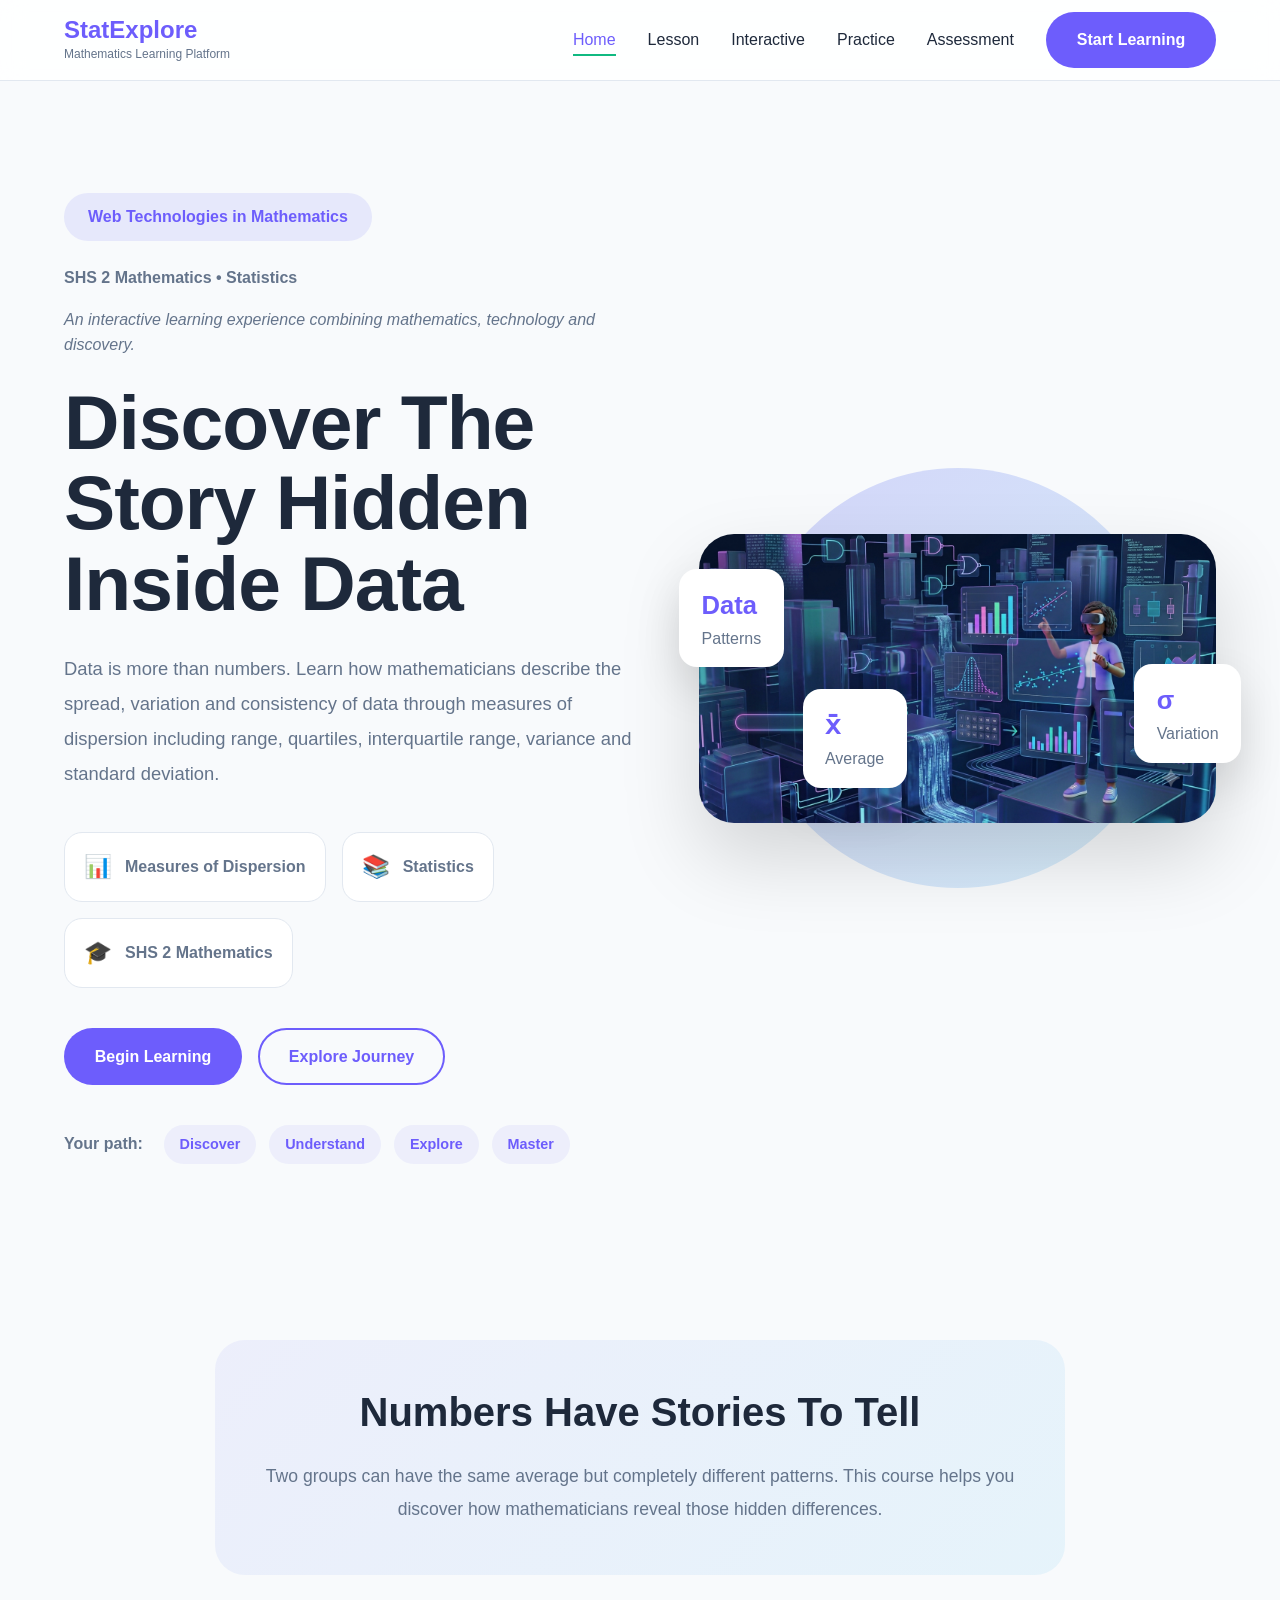
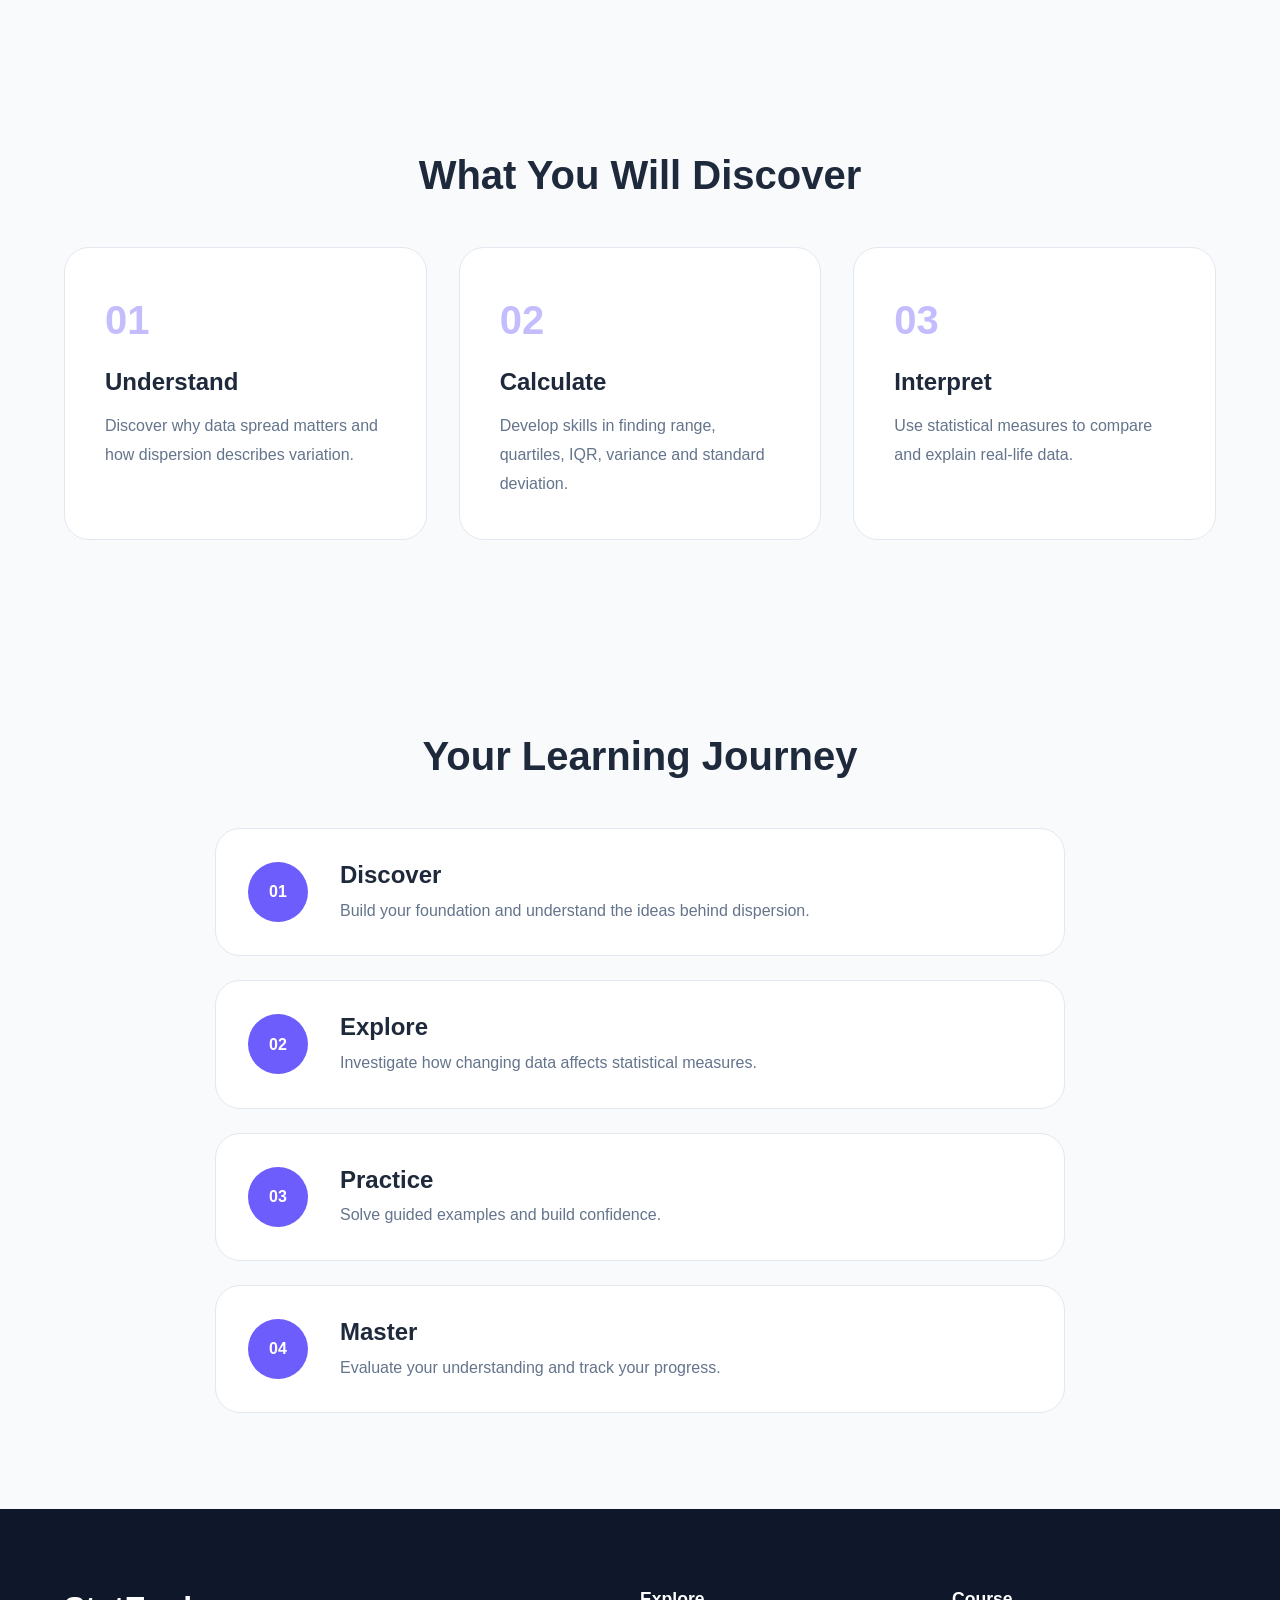
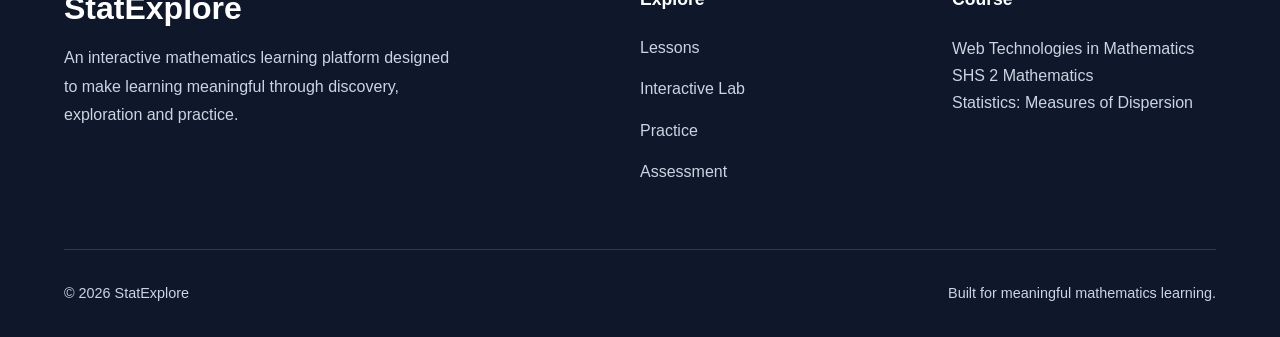
==== index.html @ 66cfe037 "initial commit" ====
<!doctype html>
<html lang="en">
  <head>
    <meta charset="UTF-8" />

    <meta name="viewport" content="width=device-width, initial-scale=1.0" />

    <meta
      name="description"
      content="StatExplore is an interactive mathematics learning platform for SHS 2 students exploring measures of dispersion through discovery, exploration, practice and assessment."
    />

    <title>StatExplore | Web Technologies in Mathematics</title>

    <link rel="stylesheet" href="css/variables.css" />

    <link rel="stylesheet" href="css/style.css" />

    <link rel="stylesheet" href="css/index.css" />
  </head>

  <body>
    <!-- =========================
HEADER
========================== -->

    <header class="header">
      <div class="container">
        <nav class="navbar">
          <a href="index.html" class="logo">
            <h2>StatExplore</h2>

            <span> Mathematics Learning Platform </span>
          </a>

          <button class="menu-toggle" aria-expanded="false">
            <span></span>

            <span></span>

            <span></span>
          </button>

          <div class="nav-menu">
            <ul class="nav-links">
              <li>
                <a href="index.html" class="active"> Home </a>
              </li>

              <li>
                <a href="lesson.html"> Lesson </a>
              </li>

              <li>
                <a href="interactive.html"> Interactive </a>
              </li>

              <li>
                <a href="practice.html"> Practice </a>
              </li>

              <li>
                <a href="assessment.html"> Assessment </a>
              </li>
            </ul>

            <a href="lesson.html" class="btn btn-primary"> Start Learning </a>
          </div>
        </nav>
      </div>
    </header>

    <main>
      <!-- =========================
HERO SECTION
========================== -->

      <section class="hero">
        <div class="container">
          <div class="hero-wrapper">
            <div class="hero-content">
              <span class="course-name"> Web Technologies in Mathematics </span>

              <p class="hero-label">SHS 2 Mathematics • Statistics</p>

              <p class="course-purpose">
                An interactive learning experience combining mathematics,
                technology and discovery.
              </p>

              <h1>Discover The Story Hidden Inside Data</h1>

              <p class="hero-description">
                Data is more than numbers. Learn how mathematicians describe the
                spread, variation and consistency of data through measures of
                dispersion including range, quartiles, interquartile range,
                variance and standard deviation.
              </p>

              <div class="course-details">
                <div>
                  <span> 📊 </span>

                  <p>Measures of Dispersion</p>
                </div>

                <div>
                  <span> 📚 </span>

                  <p>Statistics</p>
                </div>

                <div>
                  <span> 🎓 </span>

                  <p>SHS 2 Mathematics</p>
                </div>
              </div>

              <div class="hero-buttons">
                <a href="lesson.html" class="btn btn-primary">
                  Begin Learning
                </a>

                <a href="#journey" class="btn btn-secondary">
                  Explore Journey
                </a>
              </div>

              <div class="learning-flow">
                <p>Your path:</p>

                <span> Discover </span>

                <span> Understand </span>

                <span> Explore </span>

                <span> Master </span>
              </div>
            </div>

            <div class="hero-image">
              <div class="image-background"></div>

              <div class="image-frame">
                <img
                  src="images/hero-illustration.png"
                  alt="Students exploring statistics and data patterns"
                />
              </div>

              <div class="floating-card card-data">
                <strong> Data </strong>

                <p>Patterns</p>
              </div>

              <div class="floating-card card-spread">
                <strong> σ </strong>

                <p>Variation</p>
              </div>

              <div class="floating-card card-analysis">
                <strong> x̄ </strong>

                <p>Average</p>
              </div>
            </div>
          </div>
        </div>
      </section>

      <!-- =========================
INTRODUCTION
========================== -->

      <section class="introduction">
        <div class="container">
          <div class="intro-box">
            <h2>Numbers Have Stories To Tell</h2>

            <p>
              Two groups can have the same average but completely different
              patterns. This course helps you discover how mathematicians reveal
              those hidden differences.
            </p>
          </div>
        </div>
      </section>

      <!-- =========================
LEARNING OUTCOMES
========================== -->

      <section class="objectives">
        <div class="container">
          <h2 class="section-title">What You Will Discover</h2>

          <div class="objective-grid">
            <div class="objective-card">
              <span> 01 </span>

              <h3>Understand</h3>

              <p>
                Discover why data spread matters and how dispersion describes
                variation.
              </p>
            </div>

            <div class="objective-card">
              <span> 02 </span>

              <h3>Calculate</h3>

              <p>
                Develop skills in finding range, quartiles, IQR, variance and
                standard deviation.
              </p>
            </div>

            <div class="objective-card">
              <span> 03 </span>

              <h3>Interpret</h3>

              <p>
                Use statistical measures to compare and explain real-life data.
              </p>
            </div>
          </div>
        </div>
      </section>

      <!-- =========================
LEARNING JOURNEY
========================== -->

      <section class="learning-path" id="journey">
        <div class="container">
          <h2 class="section-title">Your Learning Journey</h2>

          <div class="journey">
            <a href="lesson.html" class="journey-step">
              <span> 01 </span>

              <div>
                <h3>Discover</h3>

                <p>
                  Build your foundation and understand the ideas behind
                  dispersion.
                </p>
              </div>
            </a>

            <a href="interactive.html" class="journey-step">
              <span> 02 </span>

              <div>
                <h3>Explore</h3>

                <p>
                  Investigate how changing data affects statistical measures.
                </p>
              </div>
            </a>

            <a href="practice.html" class="journey-step">
              <span> 03 </span>

              <div>
                <h3>Practice</h3>

                <p>Solve guided examples and build confidence.</p>
              </div>
            </a>

            <a href="assessment.html" class="journey-step">
              <span> 04 </span>

              <div>
                <h3>Master</h3>

                <p>Evaluate your understanding and track your progress.</p>
              </div>
            </a>
          </div>
        </div>
      </section>
    </main>

    <!-- =========================
FOOTER
========================== -->

    <footer class="footer">
      <div class="container">
        <div class="footer-content">
          <div class="footer-brand">
            <h3>StatExplore</h3>

            <p>
              An interactive mathematics learning platform designed to make
              learning meaningful through discovery, exploration and practice.
            </p>
          </div>

          <div class="footer-links">
            <h4>Explore</h4>

            <ul>
              <li>
                <a href="lesson.html"> Lessons </a>
              </li>

              <li>
                <a href="interactive.html"> Interactive Lab </a>
              </li>

              <li>
                <a href="practice.html"> Practice </a>
              </li>

              <li>
                <a href="assessment.html"> Assessment </a>
              </li>
            </ul>
          </div>

          <div class="footer-course">
            <h4>Course</h4>

            <p>Web Technologies in Mathematics</p>

            <p>SHS 2 Mathematics</p>

            <p>Statistics: Measures of Dispersion</p>
          </div>
        </div>

        <div class="footer-bottom">
          <p>© 2026 StatExplore</p>

          <p>Built for meaningful mathematics learning.</p>
        </div>
      </div>
    </footer>

    <script src="js/navbar.js"></script>
  </body>
</html>
---- css/variables.css ----
/* ===================================
   STATEXPLORE DESIGN SYSTEM
   Global Variables
=================================== */

:root {
  /* ===============================
     COLOR SYSTEM
  =============================== */

  /* Primary brand colour */
  --primary-color: #6d5dfc;

  /* Dark educational technology colour */
  --primary-dark: #4338ca;

  /* Secondary colour */
  --secondary-color: #06b6d4;

  /* Data visualization accent */
  --accent-color: #10b981;

  /* Highlight colour */
  --highlight-color: #f59e0b;

  /* Page background */
  --background-color: #f8fafc;

  /* Card background */
  --surface-color: #ffffff;

  /* Hero / dark sections */
  --dark-background: #0f172a;

  /* Dark card background */
  --dark-surface: #1e293b;

  /* Text colours */
  --text-color: #1e293b;

  --heading-color: #0f172a;

  --muted-text-color: #64748b;

  /* Borders */
  --border-color: #e2e8f0;

  --border-dark: #334155;

  /* ===============================
     FEEDBACK COLORS
  =============================== */

  --success-color: #16a34a;

  --error-color: #dc2626;

  --warning-color: #f97316;

  /* ===============================
     GRADIENT SYSTEM
  =============================== */

  --hero-gradient: linear-gradient(135deg, #0f172a, #312e81, #164e63);

  --primary-gradient: linear-gradient(135deg, #6d5dfc, #06b6d4);

  --card-gradient: linear-gradient(145deg, #ffffff, #f1f5f9);

  /* ===============================
     TYPOGRAPHY SYSTEM
  =============================== */

  --heading-font: "Poppins", sans-serif;

  --body-font: "Inter", sans-serif;

  /* Heading Sizes */

  --heading-xl: clamp(2.8rem, 5vw, 4.5rem);

  --heading-lg: 2.5rem;

  --heading-md: 1.5rem;

  --heading-sm: 1.2rem;

  /* Body Sizes */

  --text-base: 1rem;

  --text-large: 1.15rem;

  --text-small: 0.875rem;

  /* ===============================
     SPACING SYSTEM
  =============================== */

  --space-xs: 0.5rem;

  --space-sm: 1rem;

  --space-md: 1.5rem;

  --space-lg: 3rem;

  --space-xl: 5rem;

  --space-xxl: 7rem;

  /* ===============================
     LAYOUT SYSTEM
  =============================== */

  --container-width: 1200px;

  --section-padding: 5rem 1.5rem;

  /* ===============================
     COMPONENT DESIGN
  =============================== */

  --border-radius: 16px;

  --border-radius-sm: 10px;

  --border-radius-lg: 24px;

  /* Shadows */

  --shadow-sm: 0 4px 12px rgba(15, 23, 42, 0.06);

  --shadow-md: 0 10px 30px rgba(15, 23, 42, 0.1);

  --shadow-lg: 0 20px 50px rgba(15, 23, 42, 0.15);

  /* Animation */

  --transition: 0.3s ease;

  /* ===============================
     RESPONSIVE BREAKPOINTS
  =============================== */

  --desktop-width: 1200px;

  --tablet-width: 768px;

  --mobile-width: 480px;

  /* ===============================
     SPECIAL EFFECTS
  =============================== */

  --glass-background: rgba(255, 255, 255, 0.08);

  --glass-border: rgba(255, 255, 255, 0.15);

  --blur: blur(12px);
}
---- css/style.css ----
/* =====================================
   GLOBAL RESET
===================================== */

*,
*::before,
*::after {
  margin: 0;

  padding: 0;

  box-sizing: border-box;
}

html {
  scroll-behavior: smooth;
}

body {
  font-family: var(--body-font);

  background: var(--background-color);

  color: var(--text-color);

  line-height: 1.6;

  overflow-x: hidden;
}

img {
  max-width: 100%;

  display: block;
}

a {
  text-decoration: none;

  color: inherit;
}

ul {
  list-style: none;
}

button {
  font-family: inherit;
}

/* =====================================
   CONTAINER SYSTEM
===================================== */

.container {
  width: min(90%, var(--container-width));

  margin-inline: auto;
}

/* =====================================
   TYPOGRAPHY
===================================== */

h1,
h2,
h3,
h4 {
  font-family: var(--heading-font);

  color: var(--text-color);

  line-height: 1.2;
}

h2 {
  font-size: var(--heading-lg);
}

h3 {
  font-size: var(--heading-md);
}

p {
  color: var(--muted-text-color);
}

/* =====================================
   SECTION SYSTEM
===================================== */

section {
  padding: var(--section-padding);
}

.section-title {
  text-align: center;

  margin-bottom: 1rem;
}

.section-description {
  max-width: 700px;

  margin: 0 auto;

  text-align: center;

  color: var(--muted-text-color);
}

/* =====================================
   BUTTON SYSTEM
===================================== */

.btn {
  display: inline-flex;

  align-items: center;

  justify-content: center;

  padding: 0.85rem 1.8rem;

  border-radius: 50px;

  font-weight: 600;

  cursor: pointer;

  transition: var(--transition);

  border: 2px solid transparent;
}

.btn-primary {
  background: var(--primary-color);

  color: white;
}

.btn-primary:hover {
  transform: translateY(-3px);

  box-shadow: var(--box-shadow);
}

.btn-secondary {
  background: transparent;

  border-color: var(--primary-color);

  color: var(--primary-color);
}

.btn-secondary:hover {
  background: var(--primary-color);

  color: white;
}

/* =====================================
   HEADER / NAVIGATION
===================================== */

.header {
  position: sticky;

  top: 0;

  z-index: 1000;

  background: rgba(255, 255, 255, 0.85);

  backdrop-filter: blur(12px);

  border-bottom: 1px solid var(--border-color);
}

.navbar {
  min-height: 80px;

  display: flex;

  align-items: center;

  justify-content: space-between;
}

.logo {
  display: flex;

  flex-direction: column;
}

.logo h2 {
  color: var(--primary-color);

  font-size: 1.5rem;
}

.logo span {
  font-size: 0.75rem;

  color: var(--muted-text-color);
}

.nav-menu {
  display: flex;

  align-items: center;

  gap: 2rem;
}

.nav-links {
  display: flex;

  align-items: center;

  gap: 2rem;
}

.nav-links a {
  position: relative;

  font-weight: 500;

  color: var(--text-color);

  transition: var(--transition);
}

.nav-links a::after {
  content: "";

  position: absolute;

  left: 0;

  bottom: -8px;

  width: 0;

  height: 2px;

  background: var(--accent-color);

  transition: var(--transition);
}

.nav-links a:hover::after,
.nav-links .active::after {
  width: 100%;
}

.nav-links a:hover,
.nav-links .active {
  color: var(--primary-color);
}

/* Mobile Navigation Button */

.menu-toggle {
  display: none;

  background: none;

  border: none;

  cursor: pointer;
}

.menu-toggle span {
  display: block;

  width: 28px;

  height: 3px;

  margin: 5px;

  background: var(--text-color);

  border-radius: 10px;
}

/* =====================================
   FOOTER GLOBAL
===================================== */

.footer {
  background: #081426;

  color: white;

  padding: 4rem 0 2rem;
}

.footer h3,
.footer h4 {
  color: white;
}

.footer p {
  color: #cbd5e1;
}

.footer a {
  color: #cbd5e1;
}

.footer a:hover {
  color: white;
}

/* =====================================
   RESPONSIVE NAVIGATION
===================================== */

@media (max-width: 900px) {
  .menu-toggle {
    display: block;
  }

  .nav-menu {
    position: absolute;

    top: 80px;

    left: 0;

    width: 100%;

    background: white;

    padding: 2rem;

    flex-direction: column;

    align-items: flex-start;

    transform: translateY(-150%);

    transition: var(--transition);

    box-shadow: var(--box-shadow);
  }

  .nav-menu.active {
    transform: translateY(0);
  }

  .nav-links {
    flex-direction: column;

    width: 100%;

    gap: 1.5rem;
  }
}

@media (max-width: 600px) {
  :root {
    --section-padding: 4rem 1rem;
  }

  .btn {
    width: 100%;
  }
} /* =====================================
   GLOBAL RESET
===================================== */

*,
*::before,
*::after {
  margin: 0;

  padding: 0;

  box-sizing: border-box;
}

html {
  scroll-behavior: smooth;
}

body {
  font-family: var(--body-font);

  background: var(--background-color);

  color: var(--text-color);

  line-height: 1.6;

  overflow-x: hidden;
}

img {
  max-width: 100%;

  display: block;
}

a {
  text-decoration: none;

  color: inherit;
}

ul {
  list-style: none;
}

button {
  font-family: inherit;
}

/* =====================================
   CONTAINER SYSTEM
===================================== */

.container {
  width: min(90%, var(--container-width));

  margin-inline: auto;
}

/* =====================================
   TYPOGRAPHY
===================================== */

h1,
h2,
h3,
h4 {
  font-family: var(--heading-font);

  color: var(--text-color);

  line-height: 1.2;
}

h2 {
  font-size: var(--heading-lg);
}

h3 {
  font-size: var(--heading-md);
}

p {
  color: var(--muted-text-color);
}

/* =====================================
   SECTION SYSTEM
===================================== */

section {
  padding: var(--section-padding);
}

.section-title {
  text-align: center;

  margin-bottom: 1rem;
}

.section-description {
  max-width: 700px;

  margin: 0 auto;

  text-align: center;

  color: var(--muted-text-color);
}

/* =====================================
   BUTTON SYSTEM
===================================== */

.btn {
  display: inline-flex;

  align-items: center;

  justify-content: center;

  padding: 0.85rem 1.8rem;

  border-radius: 50px;

  font-weight: 600;

  cursor: pointer;

  transition: var(--transition);

  border: 2px solid transparent;
}

.btn-primary {
  background: var(--primary-color);

  color: white;
}

.btn-primary:hover {
  transform: translateY(-3px);

  box-shadow: var(--box-shadow);
}

.btn-secondary {
  background: transparent;

  border-color: var(--primary-color);

  color: var(--primary-color);
}

.btn-secondary:hover {
  background: var(--primary-color);

  color: white;
}

/* =====================================
   HEADER / NAVIGATION
===================================== */

.header {
  position: sticky;

  top: 0;

  z-index: 1000;

  background: rgba(255, 255, 255, 0.85);

  backdrop-filter: blur(12px);

  border-bottom: 1px solid var(--border-color);
}

.navbar {
  min-height: 80px;

  display: flex;

  align-items: center;

  justify-content: space-between;
}

.logo {
  display: flex;

  flex-direction: column;
}

.logo h2 {
  color: var(--primary-color);

  font-size: 1.5rem;
}

.logo span {
  font-size: 0.75rem;

  color: var(--muted-text-color);
}

.nav-menu {
  display: flex;

  align-items: center;

  gap: 2rem;
}

.nav-links {
  display: flex;

  align-items: center;

  gap: 2rem;
}

.nav-links a {
  position: relative;

  font-weight: 500;

  color: var(--text-color);

  transition: var(--transition);
}

.nav-links a::after {
  content: "";

  position: absolute;

  left: 0;

  bottom: -8px;

  width: 0;

  height: 2px;

  background: var(--accent-color);

  transition: var(--transition);
}

.nav-links a:hover::after,
.nav-links .active::after {
  width: 100%;
}

.nav-links a:hover,
.nav-links .active {
  color: var(--primary-color);
}

/* Mobile Navigation Button */

.menu-toggle {
  display: none;

  background: none;

  border: none;

  cursor: pointer;
}

.menu-toggle span {
  display: block;

  width: 28px;

  height: 3px;

  margin: 5px;

  background: var(--text-color);

  border-radius: 10px;
}

/* =====================================
   FOOTER GLOBAL
===================================== */

/* ==========================================
   FOOTER
========================================== */

.footer {
  background: #0f172a;

  color: white;

  padding: 5rem 0 2rem;
}

.footer-content {
  display: grid;

  grid-template-columns: 2fr 1fr 1fr;

  gap: 3rem;

  padding-bottom: 3rem;
}

.footer-brand h3 {
  font-size: 2rem;

  margin-bottom: 1rem;
}

.footer-brand p {
  max-width: 400px;

  line-height: 1.8;

  color: #cbd5e1;
}

.footer h4 {
  margin-bottom: 1.5rem;

  font-size: 1.1rem;
}

.footer-links ul {
  list-style: none;

  padding: 0;
}

.footer-links li {
  margin-bottom: 1rem;
}

.footer-links a {
  color: #cbd5e1;

  text-decoration: none;

  transition: 0.3s ease;
}

.footer-links a:hover {
  color: white;

  transform: translateX(5px);
}

.footer-course p {
  color: #cbd5e1;

  line-height: 1.7;
}

.footer-bottom {
  border-top: 1px solid rgba(255, 255, 255, 0.15);

  padding-top: 2rem;

  display: flex;

  justify-content: space-between;

  gap: 1rem;

  color: #94a3b8;

  font-size: 0.9rem;
}

/* MOBILE */

@media (max-width: 768px) {
  .footer-content {
    grid-template-columns: 1fr;
  }

  .footer-bottom {
    flex-direction: column;

    text-align: center;
  }
}

/* =====================================
   RESPONSIVE NAVIGATION
===================================== */

@media (max-width: 900px) {
  .menu-toggle {
    display: block;
  }

  .nav-menu {
    position: absolute;

    top: 80px;

    left: 0;

    width: 100%;

    background: white;

    padding: 2rem;

    flex-direction: column;

    align-items: flex-start;

    transform: translateY(-150%);

    transition: var(--transition);

    box-shadow: var(--box-shadow);
  }

  .nav-menu.active {
    transform: translateY(0);
  }

  .nav-links {
    flex-direction: column;

    width: 100%;

    gap: 1.5rem;
  }
}

@media (max-width: 600px) {
  :root {
    --section-padding: 4rem 1rem;
  }

  .btn {
    width: 100%;
  }
}
---- css/index.css ----
/* ==========================================
   HERO SECTION
========================================== */

.hero {
  padding: 7rem 0 6rem;

  overflow: hidden;
}

.hero-wrapper {
  display: grid;

  grid-template-columns: 1.05fr 0.95fr;

  align-items: center;

  gap: 4rem;
}

/* ==========================================
   HERO CONTENT
========================================== */

.course-name {
  display: inline-block;

  padding: 0.7rem 1.5rem;

  background: rgba(99, 102, 241, 0.12);

  color: var(--primary-color);

  border-radius: 50px;

  font-weight: 700;

  margin-bottom: 1.5rem;
}

.hero-label {
  font-size: 1rem;

  font-weight: 600;

  color: var(--muted-text-color);

  margin-bottom: 1rem;
}

.course-purpose {
  color: var(--muted-text-color);

  font-style: italic;

  margin-bottom: 1.5rem;
}

.hero-content h1 {
  font-size: clamp(3rem, 6vw, 5.2rem);

  line-height: 1.05;

  margin-bottom: 1.8rem;

  letter-spacing: -1px;
}

.hero-description {
  max-width: 720px;

  font-size: 1.15rem;

  line-height: 1.9;

  color: var(--muted-text-color);
}

/* ==========================================
   COURSE INFORMATION
========================================== */

.course-details {
  display: flex;

  flex-wrap: wrap;

  gap: 1rem;

  margin: 2.5rem 0;
}

.course-details div {
  display: flex;

  align-items: center;

  gap: 0.8rem;

  padding: 1rem 1.2rem;

  border-radius: 18px;

  background: var(--surface-color);

  border: 1px solid var(--border-color);
}

.course-details span {
  font-size: 1.4rem;
}

.course-details p {
  margin: 0;

  font-weight: 600;
}

/* ==========================================
   BUTTONS
========================================== */

.hero-buttons {
  display: flex;

  gap: 1rem;

  flex-wrap: wrap;
}

/* ==========================================
   LEARNING FLOW
========================================== */

.learning-flow {
  display: flex;

  align-items: center;

  gap: 0.8rem;

  flex-wrap: wrap;

  margin-top: 2.5rem;
}

.learning-flow p {
  font-weight: 700;

  margin-right: 0.5rem;
}

.learning-flow span {
  padding: 0.5rem 1rem;

  background: rgba(99, 102, 241, 0.08);

  color: var(--primary-color);

  border-radius: 50px;

  font-size: 0.9rem;

  font-weight: 600;
}

/* ==========================================
   HERO IMAGE AREA
========================================== */

.hero-image {
  position: relative;

  display: flex;

  justify-content: center;
}

.image-background {
  position: absolute;

  width: 420px;

  height: 420px;

  border-radius: 50%;

  background: linear-gradient(
    135deg,
    rgba(99, 102, 241, 0.25),
    rgba(14, 165, 233, 0.15)
  );

  top: 50%;

  left: 50%;

  transform: translate(-50%, -50%);

  z-index: 0;
}

.image-frame {
  position: relative;

  z-index: 2;

  max-width: 520px;
}

.image-frame img {
  width: 100%;

  display: block;

  border-radius: 35px;

  box-shadow: 0 35px 80px rgba(0, 0, 0, 0.15);
}

/* ==========================================
   FLOATING LEARNING CARDS
========================================== */

.floating-card {
  position: absolute;

  background: white;

  padding: 1rem 1.4rem;

  border-radius: 18px;

  box-shadow: 0 20px 45px rgba(0, 0, 0, 0.12);

  z-index: 3;

  animation: float 4s ease-in-out infinite;
}

.floating-card strong {
  font-size: 1.6rem;

  color: var(--primary-color);
}

.floating-card p {
  margin: 0;

  color: var(--muted-text-color);
}

.card-data {
  top: 12%;

  left: -20px;
}

.card-spread {
  right: -25px;

  top: 45%;

  animation-delay: 1s;
}

.card-analysis {
  bottom: 12%;

  left: 20%;

  animation-delay: 2s;
}

@keyframes float {
  0%,
  100% {
    transform: translateY(0);
  }

  50% {
    transform: translateY(-12px);
  }
}

/* ==========================================
   INTRODUCTION
========================================== */

.introduction {
  padding: 5rem 0;
}

.intro-box {
  max-width: 850px;

  margin: auto;

  text-align: center;

  padding: 3rem;

  border-radius: 30px;

  background: linear-gradient(
    135deg,
    rgba(99, 102, 241, 0.08),
    rgba(14, 165, 233, 0.08)
  );
}

.intro-box h2 {
  font-size: 2.5rem;

  margin-bottom: 1.5rem;
}

.intro-box p {
  font-size: 1.1rem;

  line-height: 1.9;
}

/* ==========================================
   OBJECTIVES
========================================== */

.objectives {
  padding: 6rem 0;
}

.section-title {
  text-align: center;

  font-size: 2.5rem;

  margin-bottom: 3rem;
}

.objective-grid {
  display: grid;

  grid-template-columns: repeat(3, 1fr);

  gap: 2rem;
}

.objective-card {
  padding: 2.5rem;

  background: white;

  border: 1px solid var(--border-color);

  border-radius: 25px;

  transition: 0.3s ease;
}

.objective-card:hover {
  transform: translateY(-8px);

  box-shadow: 0 20px 40px rgba(0, 0, 0, 0.08);
}

.objective-card span {
  font-size: 2.5rem;

  font-weight: 800;

  color: var(--primary-color);

  opacity: 0.4;
}

.objective-card h3 {
  margin: 1rem 0;
}

.objective-card p {
  line-height: 1.8;

  color: var(--muted-text-color);
}

/* ==========================================
   LEARNING JOURNEY
========================================== */

.learning-path {
  padding: 6rem 0;
}

.journey {
  max-width: 850px;

  margin: auto;

  display: grid;

  gap: 1.5rem;
}

.journey-step {
  display: flex;

  align-items: center;

  gap: 2rem;

  padding: 2rem;

  text-decoration: none;

  color: inherit;

  background: var(--surface-color);

  border: 1px solid var(--border-color);

  border-radius: 25px;

  transition: 0.3s ease;
}

.journey-step:hover {
  transform: translateX(10px);

  border-color: var(--primary-color);
}

.journey-step span {
  width: 60px;

  height: 60px;

  display: flex;

  align-items: center;

  justify-content: center;

  border-radius: 50%;

  background: var(--primary-color);

  color: white;

  font-weight: 700;
}

.journey-step h3 {
  margin-bottom: 0.5rem;
}

.journey-step p {
  margin: 0;

  color: var(--muted-text-color);
}

/* ==========================================
   RESPONSIVE DESIGN
========================================== */

@media (max-width: 1000px) {
  .hero-wrapper {
    grid-template-columns: 1fr;
  }

  .hero-content {
    text-align: center;
  }

  .hero-description {
    margin: auto;
  }

  .course-details {
    justify-content: center;
  }

  .hero-buttons {
    justify-content: center;
  }

  .learning-flow {
    justify-content: center;
  }

  .hero-image {
    margin-top: 3rem;
  }

  .objective-grid {
    grid-template-columns: 1fr;
  }
}

@media (max-width: 600px) {
  .hero {
    padding: 5rem 0;
  }

  .image-background {
    width: 280px;

    height: 280px;
  }

  .floating-card {
    display: none;
  }

  .intro-box {
    padding: 2rem 1.5rem;
  }

  .journey-step {
    flex-direction: column;

    text-align: center;
  }
}
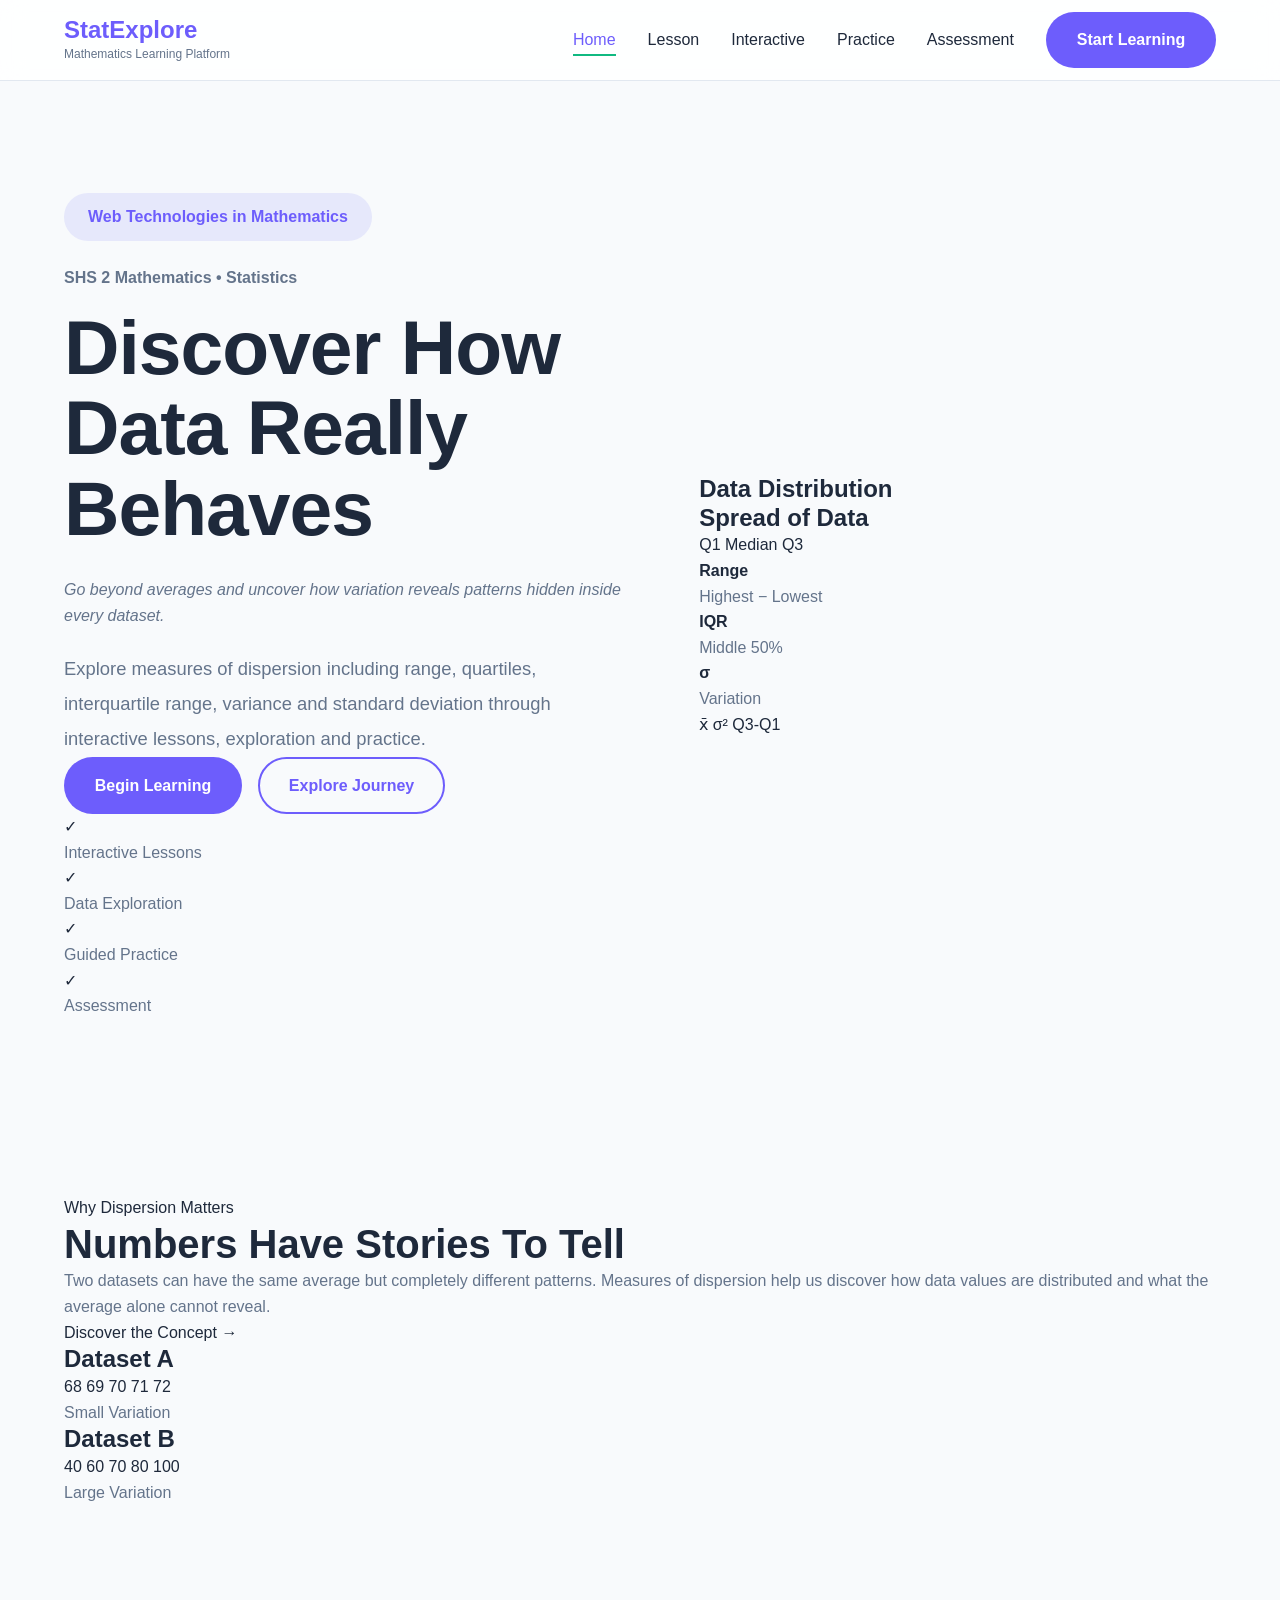
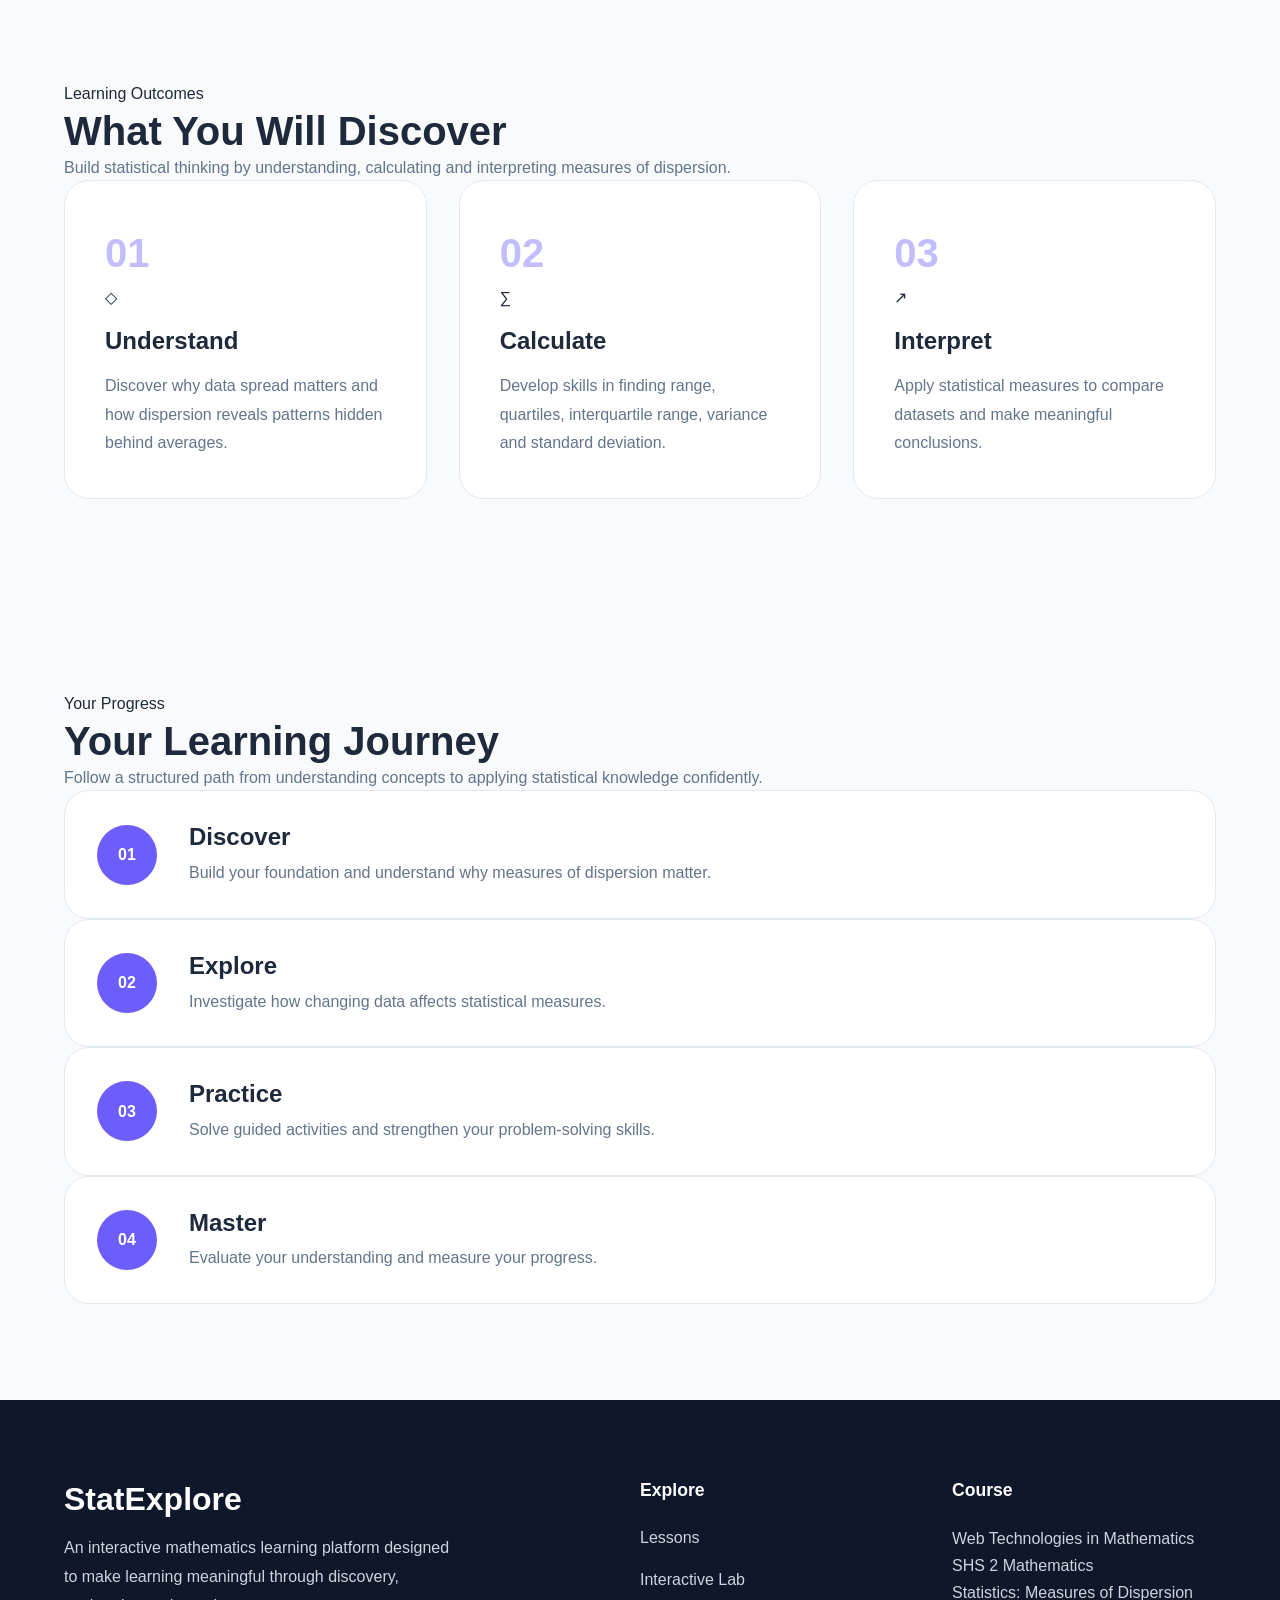
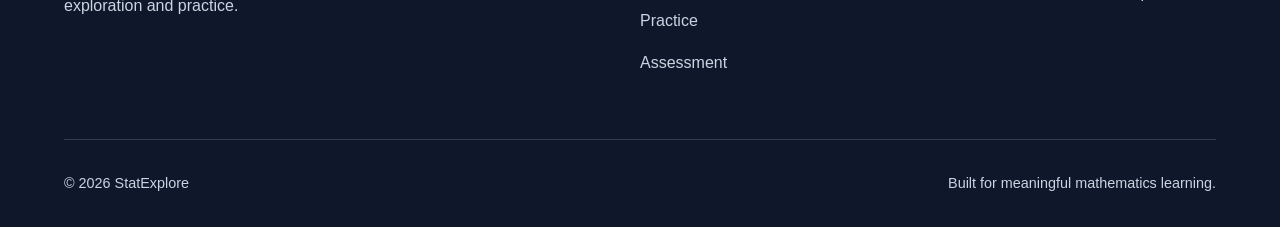
==== commit 1036adb7: "Revise hero section and introduction for clarity Updated the hero section and introduction to enhanc" ====
--- a/index.html
+++ b/index.html
@@ -72,52 +72,37 @@
 
     <main>
       <!-- =========================
-HERO SECTION
-========================== -->
-
-      <section class="hero">
+PREMIUM HERO SECTION
+========================== -->
+
+      <section class="hero reveal">
         <div class="container">
           <div class="hero-wrapper">
+            <!-- HERO CONTENT -->
+
             <div class="hero-content">
-              <span class="course-name"> Web Technologies in Mathematics </span>
-
-              <p class="hero-label">SHS 2 Mathematics • Statistics</p>
-
-              <p class="course-purpose">
-                An interactive learning experience combining mathematics,
-                technology and discovery.
-              </p>
-
-              <h1>Discover The Story Hidden Inside Data</h1>
-
-              <p class="hero-description">
-                Data is more than numbers. Learn how mathematicians describe the
-                spread, variation and consistency of data through measures of
-                dispersion including range, quartiles, interquartile range,
-                variance and standard deviation.
-              </p>
-
-              <div class="course-details">
-                <div>
-                  <span> 📊 </span>
-
-                  <p>Measures of Dispersion</p>
-                </div>
-
-                <div>
-                  <span> 📚 </span>
-
-                  <p>Statistics</p>
-                </div>
-
-                <div>
-                  <span> 🎓 </span>
-
-                  <p>SHS 2 Mathematics</p>
-                </div>
-              </div>
-
-              <div class="hero-buttons">
+              <span class="course-name hero-reveal">
+                Web Technologies in Mathematics
+              </span>
+
+              <p class="hero-label hero-reveal">
+                SHS 2 Mathematics • Statistics
+              </p>
+
+              <h1 class="hero-reveal">Discover How Data Really Behaves</h1>
+
+              <p class="course-purpose hero-reveal">
+                Go beyond averages and uncover how variation reveals patterns
+                hidden inside every dataset.
+              </p>
+
+              <p class="hero-description hero-reveal">
+                Explore measures of dispersion including range, quartiles,
+                interquartile range, variance and standard deviation through
+                interactive lessons, exploration and practice.
+              </p>
+
+              <div class="hero-buttons hero-reveal">
                 <a href="lesson.html" class="btn btn-primary">
                   Begin Learning
                 </a>
@@ -127,45 +112,104 @@
                 </a>
               </div>
 
-              <div class="learning-flow">
-                <p>Your path:</p>
-
-                <span> Discover </span>
-
-                <span> Understand </span>
-
-                <span> Explore </span>
-
-                <span> Master </span>
+              <!-- PLATFORM HIGHLIGHTS -->
+
+              <div class="hero-highlights hero-reveal">
+                <div>
+                  <span>✓</span>
+                  <p>Interactive Lessons</p>
+                </div>
+
+                <div>
+                  <span>✓</span>
+                  <p>Data Exploration</p>
+                </div>
+
+                <div>
+                  <span>✓</span>
+                  <p>Guided Practice</p>
+                </div>
+
+                <div>
+                  <span>✓</span>
+                  <p>Assessment</p>
+                </div>
               </div>
             </div>
 
-            <div class="hero-image">
-              <div class="image-background"></div>
-
-              <div class="image-frame">
-                <img
-                  src="images/hero-illustration.png"
-                  alt="Students exploring statistics and data patterns"
-                />
-              </div>
-
-              <div class="floating-card card-data">
-                <strong> Data </strong>
-
-                <p>Patterns</p>
-              </div>
-
-              <div class="floating-card card-spread">
-                <strong> σ </strong>
-
-                <p>Variation</p>
-              </div>
-
-              <div class="floating-card card-analysis">
-                <strong> x̄ </strong>
-
-                <p>Average</p>
+            <!-- STATISTICS ILLUSTRATION -->
+
+            <div class="hero-visual">
+              <div class="visual-glow"></div>
+
+              <div class="statistics-illustration">
+                <!-- HISTOGRAM -->
+
+                <div class="chart-card histogram-card">
+                  <h3>Data Distribution</h3>
+
+                  <div class="bars">
+                    <span></span>
+
+                    <span></span>
+
+                    <span></span>
+
+                    <span></span>
+
+                    <span></span>
+                  </div>
+                </div>
+
+                <!-- BOX PLOT -->
+
+                <div class="chart-card boxplot-card">
+                  <h3>Spread of Data</h3>
+
+                  <div class="boxplot">
+                    <span class="line"></span>
+
+                    <span class="box"></span>
+
+                    <span class="median"></span>
+                  </div>
+
+                  <div class="quartile-labels">
+                    <span>Q1</span>
+
+                    <span>Median</span>
+
+                    <span>Q3</span>
+                  </div>
+                </div>
+
+                <!-- STATISTICS TAGS -->
+
+                <div class="concept-tag tag-range">
+                  <strong> Range </strong>
+
+                  <p>Highest − Lowest</p>
+                </div>
+
+                <div class="concept-tag tag-iqr">
+                  <strong> IQR </strong>
+
+                  <p>Middle 50%</p>
+                </div>
+
+                <div class="concept-tag tag-standard">
+                  <strong> σ </strong>
+
+                  <p>Variation</p>
+                </div>
+
+                <!-- BACKGROUND SYMBOLS -->
+
+                <span class="math-symbol symbol-one"> x̄ </span>
+
+                <span class="math-symbol symbol-two"> σ² </span>
+
+                <span class="math-symbol symbol-three"> Q3-Q1 </span>
               </div>
             </div>
           </div>
@@ -173,19 +217,57 @@
       </section>
 
       <!-- =========================
-INTRODUCTION
-========================== -->
-
-      <section class="introduction">
+INTRODUCTION SECTION
+========================== -->
+
+      <section class="introduction reveal">
         <div class="container">
-          <div class="intro-box">
-            <h2>Numbers Have Stories To Tell</h2>
-
-            <p>
-              Two groups can have the same average but completely different
-              patterns. This course helps you discover how mathematicians reveal
-              those hidden differences.
-            </p>
+          <div class="intro-wrapper">
+            <div class="intro-content">
+              <span class="section-label"> Why Dispersion Matters </span>
+
+              <h2>Numbers Have Stories To Tell</h2>
+
+              <p>
+                Two datasets can have the same average but completely different
+                patterns. Measures of dispersion help us discover how data
+                values are distributed and what the average alone cannot reveal.
+              </p>
+
+              <a href="lesson.html" class="intro-link">
+                Discover the Concept →
+              </a>
+            </div>
+
+            <div class="dataset-comparison">
+              <div class="dataset-card">
+                <h3>Dataset A</h3>
+
+                <div class="data-values">
+                  <span>68</span>
+                  <span>69</span>
+                  <span>70</span>
+                  <span>71</span>
+                  <span>72</span>
+                </div>
+
+                <p>Small Variation</p>
+              </div>
+
+              <div class="dataset-card">
+                <h3>Dataset B</h3>
+
+                <div class="data-values">
+                  <span>40</span>
+                  <span>60</span>
+                  <span>70</span>
+                  <span>80</span>
+                  <span>100</span>
+                </div>
+
+                <p>Large Variation</p>
+              </div>
+            </div>
           </div>
         </div>
       </section>
@@ -194,42 +276,58 @@
 LEARNING OUTCOMES
 ========================== -->
 
-      <section class="objectives">
+      <section class="objectives reveal">
         <div class="container">
-          <h2 class="section-title">What You Will Discover</h2>
+          <div class="section-heading">
+            <span class="section-label"> Learning Outcomes </span>
+
+            <h2>What You Will Discover</h2>
+
+            <p>
+              Build statistical thinking by understanding, calculating and
+              interpreting measures of dispersion.
+            </p>
+          </div>
 
           <div class="objective-grid">
-            <div class="objective-card">
-              <span> 01 </span>
+            <article class="objective-card reveal">
+              <span class="objective-number"> 01 </span>
+
+              <div class="objective-icon">◇</div>
 
               <h3>Understand</h3>
 
               <p>
-                Discover why data spread matters and how dispersion describes
-                variation.
-              </p>
-            </div>
-
-            <div class="objective-card">
-              <span> 02 </span>
+                Discover why data spread matters and how dispersion reveals
+                patterns hidden behind averages.
+              </p>
+            </article>
+
+            <article class="objective-card reveal">
+              <span class="objective-number"> 02 </span>
+
+              <div class="objective-icon">∑</div>
 
               <h3>Calculate</h3>
 
               <p>
-                Develop skills in finding range, quartiles, IQR, variance and
-                standard deviation.
-              </p>
-            </div>
-
-            <div class="objective-card">
-              <span> 03 </span>
+                Develop skills in finding range, quartiles, interquartile range,
+                variance and standard deviation.
+              </p>
+            </article>
+
+            <article class="objective-card reveal">
+              <span class="objective-number"> 03 </span>
+
+              <div class="objective-icon">↗</div>
 
               <h3>Interpret</h3>
 
               <p>
-                Use statistical measures to compare and explain real-life data.
-              </p>
-            </div>
+                Apply statistical measures to compare datasets and make
+                meaningful conclusions.
+              </p>
+            </article>
           </div>
         </div>
       </section>
@@ -238,26 +336,35 @@
 LEARNING JOURNEY
 ========================== -->
 
-      <section class="learning-path" id="journey">
+      <section class="learning-path reveal" id="journey">
         <div class="container">
-          <h2 class="section-title">Your Learning Journey</h2>
-
-          <div class="journey">
+          <div class="section-heading">
+            <span class="section-label"> Your Progress </span>
+
+            <h2>Your Learning Journey</h2>
+
+            <p>
+              Follow a structured path from understanding concepts to applying
+              statistical knowledge confidently.
+            </p>
+          </div>
+
+          <div class="journey-container">
             <a href="lesson.html" class="journey-step">
-              <span> 01 </span>
+              <span class="step-number"> 01 </span>
 
               <div>
                 <h3>Discover</h3>
 
                 <p>
-                  Build your foundation and understand the ideas behind
-                  dispersion.
+                  Build your foundation and understand why measures of
+                  dispersion matter.
                 </p>
               </div>
             </a>
 
             <a href="interactive.html" class="journey-step">
-              <span> 02 </span>
+              <span class="step-number"> 02 </span>
 
               <div>
                 <h3>Explore</h3>
@@ -269,22 +376,25 @@
             </a>
 
             <a href="practice.html" class="journey-step">
-              <span> 03 </span>
+              <span class="step-number"> 03 </span>
 
               <div>
                 <h3>Practice</h3>
 
-                <p>Solve guided examples and build confidence.</p>
+                <p>
+                  Solve guided activities and strengthen your problem-solving
+                  skills.
+                </p>
               </div>
             </a>
 
             <a href="assessment.html" class="journey-step">
-              <span> 04 </span>
+              <span class="step-number"> 04 </span>
 
               <div>
                 <h3>Master</h3>
 
-                <p>Evaluate your understanding and track your progress.</p>
+                <p>Evaluate your understanding and measure your progress.</p>
               </div>
             </a>
           </div>
@@ -350,5 +460,6 @@
     </footer>
 
     <script src="js/navbar.js"></script>
+    <script src="js/animations.js"></script>
   </body>
 </html>
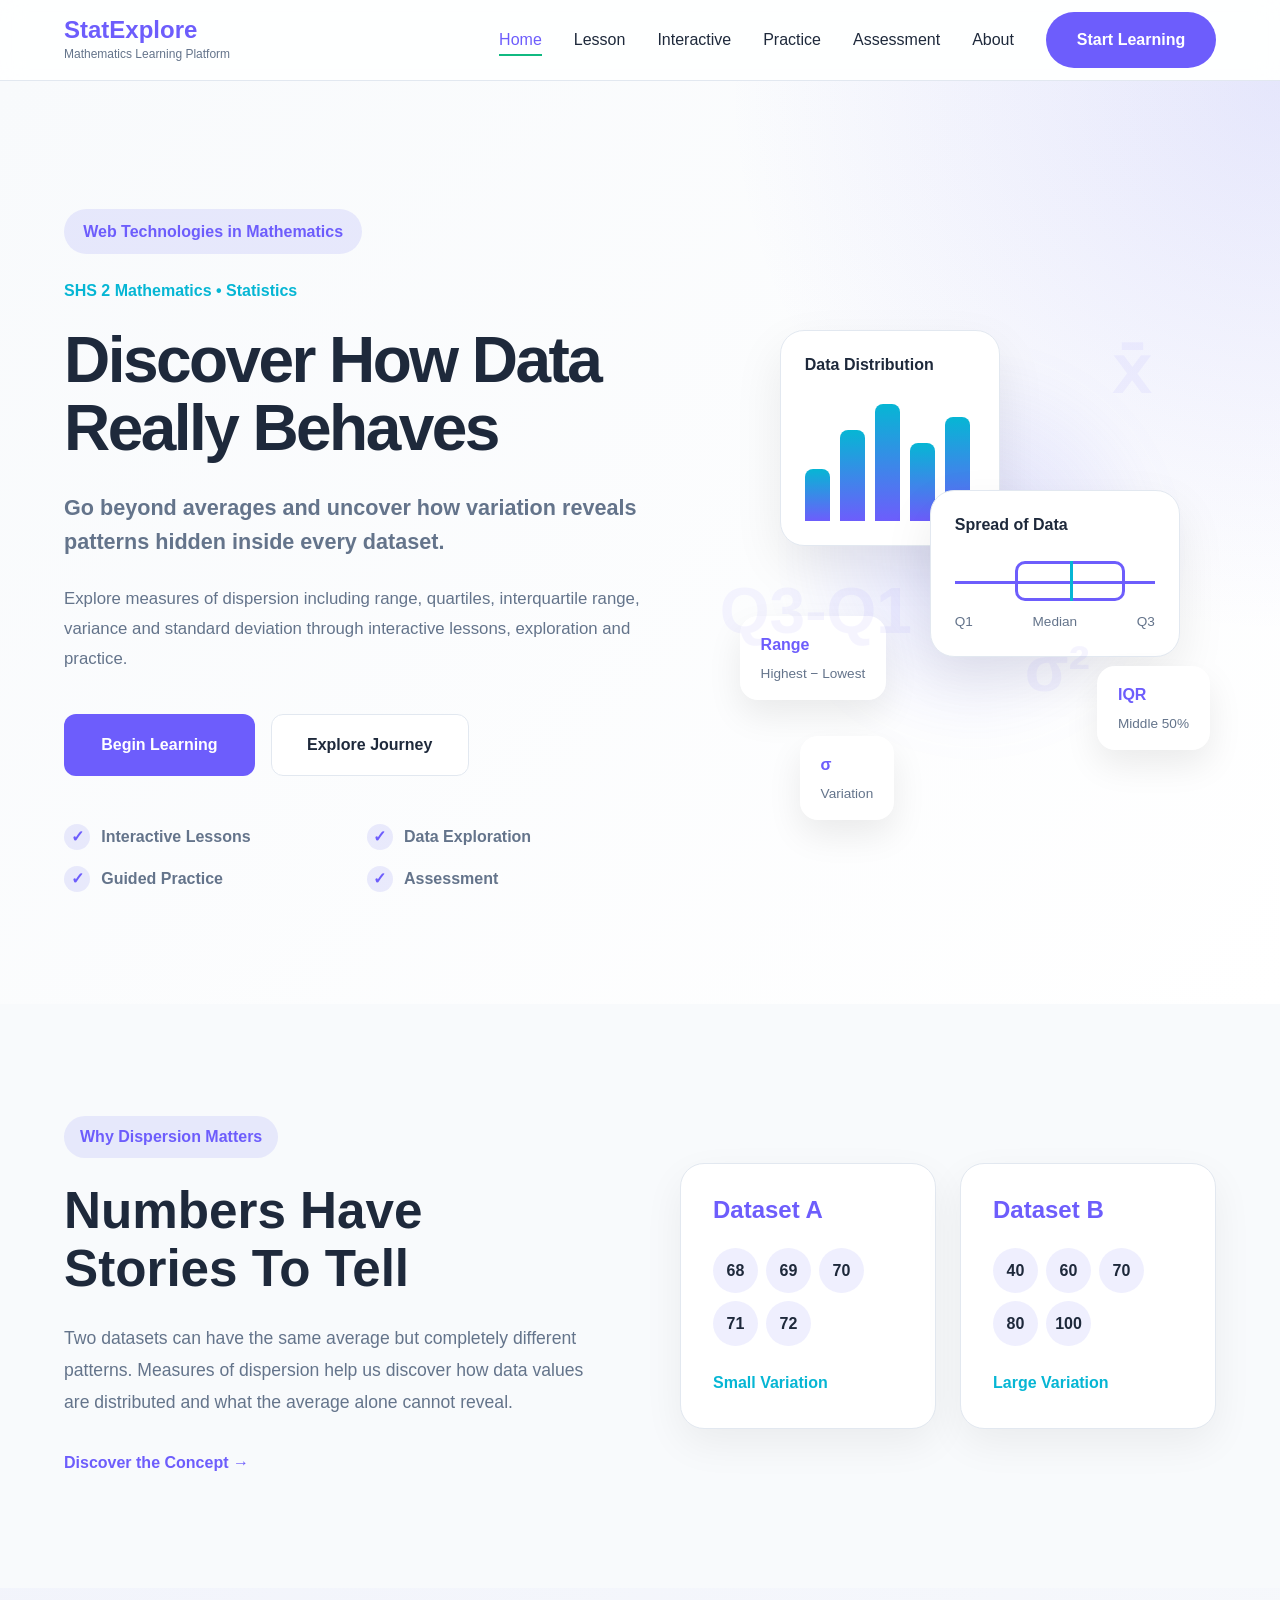
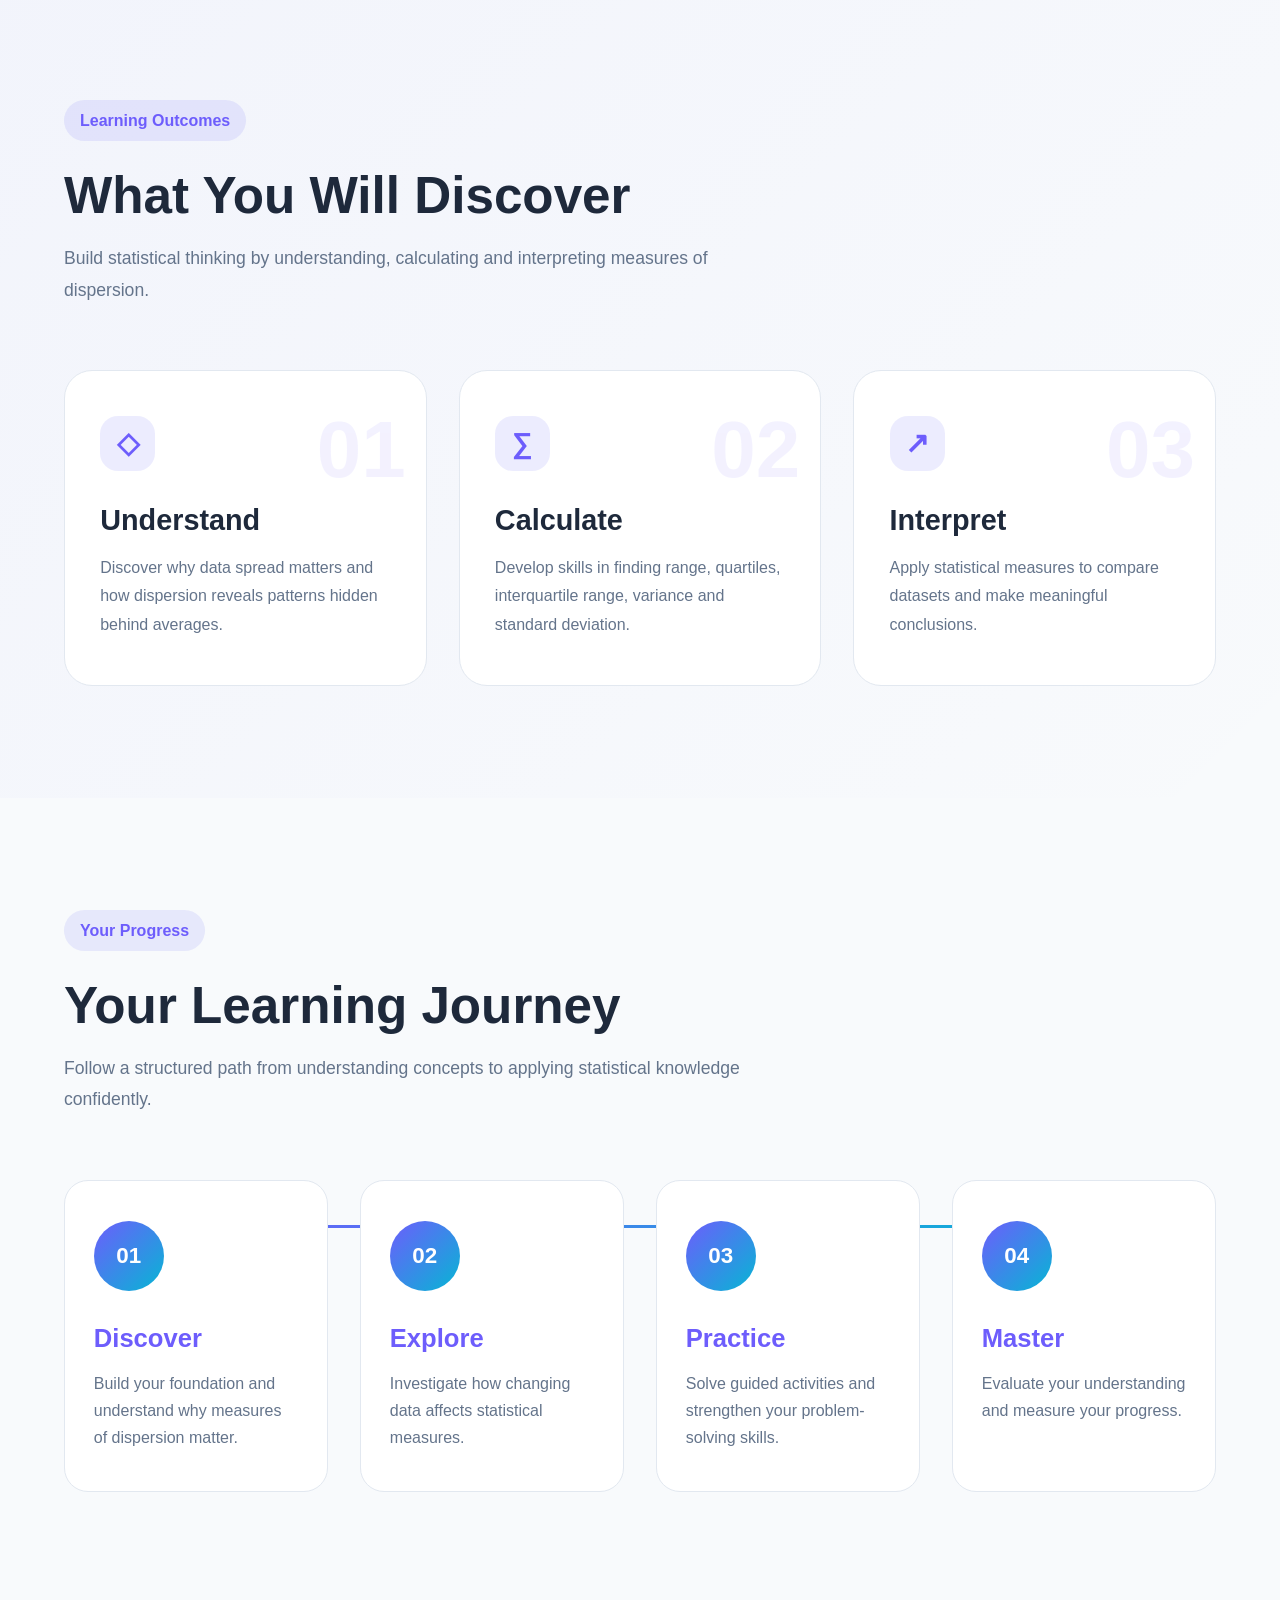
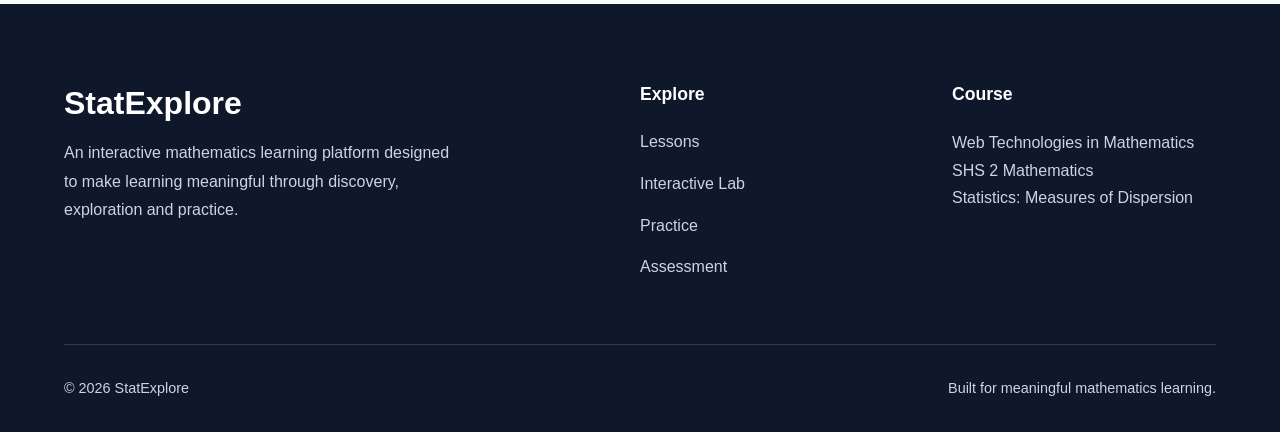
==== commit c4f5aafa: "Add 'About' link to navigation menu Added an 'About' link to the navigation menu in index.html." ====
--- a/index.html
+++ b/index.html
@@ -61,6 +61,9 @@
 
               <li>
                 <a href="assessment.html"> Assessment </a>
+              </li>
+              <li>
+                <a href="about.html"> About </a>
               </li>
             </ul>
 
--- a/css/index.css
+++ b/css/index.css
@@ -1,79 +1,400 @@
-/* ==========================================
-   HERO SECTION
-========================================== */
+/* =====================================================
+   PREMIUM HERO SECTION
+===================================================== */
 
 .hero {
-  padding: 7rem 0 6rem;
-
+  position: relative;
   overflow: hidden;
+  padding: 8rem 0 7rem;
+  background:
+    radial-gradient(
+      circle at top right,
+      rgba(99, 102, 241, 0.15),
+      transparent 35%
+    ),
+    linear-gradient(
+      135deg,
+      var(--background-color, #f8fafc),
+      var(--surface-color, #ffffff)
+    );
 }
 
 .hero-wrapper {
   display: grid;
-
-  grid-template-columns: 1.05fr 0.95fr;
-
+  grid-template-columns: 1.1fr 0.9fr;
   align-items: center;
-
-  gap: 4rem;
-}
-
-/* ==========================================
+  gap: 5rem;
+}
+
+/* =====================================================
    HERO CONTENT
-========================================== */
+===================================================== */
+
+.hero-content {
+  max-width: 680px;
+}
 
 .course-name {
   display: inline-block;
-
-  padding: 0.7rem 1.5rem;
-
+  padding: 0.6rem 1.2rem;
+  border-radius: 50px;
   background: rgba(99, 102, 241, 0.12);
-
-  color: var(--primary-color);
-
-  border-radius: 50px;
-
+  color: var(--primary-color, #6366f1);
   font-weight: 700;
-
   margin-bottom: 1.5rem;
 }
 
 .hero-label {
+  font-weight: 700;
+  color: var(--secondary-color, #0ea5e9);
+  margin-bottom: 1.5rem;
+}
+
+.hero-content h1 {
+  font-size: clamp(2.5rem, 5vw, 5rem);
+  line-height: 1.05;
+  letter-spacing: -0.04em;
+  margin-bottom: 1.8rem;
+}
+
+.course-purpose {
+  font-size: 1.35rem;
+  font-weight: 600;
+  line-height: 1.6;
+  max-width: 620px;
+}
+
+.hero-description {
+  margin-top: 1.5rem;
+  max-width: 620px;
+  color: var(--muted-text-color, #64748b);
+  line-height: 1.8;
+  font-size: 1.05rem;
+}
+
+/* =====================================================
+   BUTTONS
+===================================================== */
+
+.hero-buttons {
+  display: flex;
+  gap: 1rem;
+  margin-top: 2.5rem;
+  flex-wrap: wrap;
+}
+
+.hero-buttons .btn {
+  padding: 1rem 2.2rem;
+  border-radius: 12px;
+  text-decoration: none;
+  font-weight: 600;
+  display: inline-flex;
+  align-items: center;
+  justify-content: center;
+  cursor: pointer;
+}
+
+.btn-primary {
+  background: var(--primary-color, #6366f1);
+  color: white;
+  transition:
+    transform 0.3s ease,
+    box-shadow 0.3s ease;
+}
+
+.btn-primary:hover {
+  transform: translateY(-4px);
+  box-shadow: 0 15px 30px rgba(99, 102, 241, 0.25);
+}
+
+.btn-secondary {
+  border: 1px solid var(--border-color, #e2e8f0);
+  background: white;
+  color: inherit;
+}
+
+/* =====================================================
+   HERO HIGHLIGHTS
+===================================================== */
+
+.hero-highlights {
+  display: grid;
+  grid-template-columns: repeat(2, 1fr);
+  gap: 1rem;
+  margin-top: 3rem;
+}
+
+.hero-highlights div {
+  display: flex;
+  align-items: center;
+  gap: 0.7rem;
+}
+
+.hero-highlights span {
+  width: 26px;
+  height: 26px;
+  display: flex;
+  align-items: center;
+  justify-content: center;
+  border-radius: 50%;
+  background: rgba(99, 102, 241, 0.12);
+  color: var(--primary-color, #6366f1);
+  font-weight: 700;
+  flex-shrink: 0;
+}
+
+.hero-highlights p {
+  margin: 0;
+  font-weight: 600;
+}
+
+/* =====================================================
+   STATISTICS VISUAL
+===================================================== */
+
+.hero-visual {
+  position: relative;
+  display: flex;
+  justify-content: center;
+  align-items: center;
+  width: 100%;
+}
+
+.visual-glow {
+  position: absolute;
+  width: 420px;
+  height: 420px;
+  max-width: 100%;
+  background: radial-gradient(circle, rgba(99, 102, 241, 0.2), transparent 65%);
+  filter: blur(20px);
+}
+
+.statistics-illustration {
+  position: relative;
+  width: 100%;
+  max-width: 430px;
+  height: 500px;
+  animation: floatIllustration 7s ease-in-out infinite;
+}
+
+/* =====================================================
+   CHART CARDS
+===================================================== */
+
+.chart-card {
+  position: absolute;
+  background: white;
+  border: 1px solid var(--border-color, #e2e8f0);
+  border-radius: 24px;
+  padding: 1.5rem;
+  box-shadow: 0 20px 50px rgba(0, 0, 0, 0.08);
+}
+
+.chart-card h3 {
   font-size: 1rem;
-
-  font-weight: 600;
-
-  color: var(--muted-text-color);
-
   margin-bottom: 1rem;
 }
 
-.course-purpose {
-  color: var(--muted-text-color);
-
-  font-style: italic;
-
-  margin-bottom: 1.5rem;
-}
-
-.hero-content h1 {
-  font-size: clamp(3rem, 6vw, 5.2rem);
-
-  line-height: 1.05;
-
-  margin-bottom: 1.8rem;
-
-  letter-spacing: -1px;
-}
-
-.hero-description {
-  max-width: 720px;
-
-  font-size: 1.15rem;
-
-  line-height: 1.9;
-
-  color: var(--muted-text-color);
+/* HISTOGRAM */
+
+.histogram-card {
+  top: 30px;
+  left: 20px;
+  width: 220px;
+}
+
+.bars {
+  height: 130px;
+  display: flex;
+  align-items: flex-end;
+  gap: 10px;
+}
+
+.bars span {
+  width: 25px;
+  background: linear-gradient(
+    180deg,
+    var(--secondary-color, #0ea5e9),
+    var(--primary-color, #6366f1)
+  );
+  border-radius: 8px 8px 0 0;
+  animation: growBars 1.5s ease forwards;
+}
+
+.bars span:nth-child(1) {
+  height: 40%;
+}
+.bars span:nth-child(2) {
+  height: 70%;
+}
+.bars span:nth-child(3) {
+  height: 90%;
+}
+.bars span:nth-child(4) {
+  height: 60%;
+}
+.bars span:nth-child(5) {
+  height: 80%;
+}
+
+/* BOX PLOT */
+
+.boxplot-card {
+  right: 10px;
+  top: 190px;
+  width: 250px;
+}
+
+.boxplot {
+  position: relative;
+  height: 60px;
+}
+
+.boxplot .line {
+  position: absolute;
+  top: 30px;
+  width: 100%;
+  height: 3px;
+  background: var(--primary-color, #6366f1);
+}
+
+.box {
+  position: absolute;
+  left: 60px;
+  top: 10px;
+  width: 110px;
+  height: 40px;
+  border: 3px solid var(--primary-color, #6366f1);
+  border-radius: 10px;
+}
+
+.median {
+  position: absolute;
+  left: 115px;
+  top: 10px;
+  height: 40px;
+  width: 3px;
+  background: var(--secondary-color, #0ea5e9);
+}
+
+.quartile-labels {
+  display: flex;
+  justify-content: space-between;
+  font-size: 0.85rem;
+  color: var(--muted-text-color, #64748b);
+}
+
+/* =====================================================
+   FLOATING CONCEPT TAGS
+===================================================== */
+
+.concept-tag {
+  position: absolute;
+  background: white;
+  border-radius: 18px;
+  padding: 1rem 1.3rem;
+  box-shadow: 0 15px 35px rgba(0, 0, 0, 0.08);
+}
+
+.concept-tag strong {
+  color: var(--primary-color, #6366f1);
+}
+
+.concept-tag p {
+  margin: 0.3rem 0 0;
+  font-size: 0.85rem;
+}
+
+.tag-range {
+  left: -20px;
+  bottom: 100px;
+}
+
+.tag-iqr {
+  right: -20px;
+  bottom: 50px;
+}
+
+.tag-standard {
+  left: 40px;
+  bottom: -20px;
+}
+
+/* =====================================================
+   MATHEMATICAL WATERMARKS
+===================================================== */
+
+.math-symbol {
+  position: absolute;
+  color: var(--primary-color, #6366f1);
+  opacity: 0.06;
+  font-size: 4rem;
+  font-weight: 800;
+  pointer-events: none;
+}
+
+.symbol-one {
+  top: 20px;
+  right: 40px;
+}
+
+.symbol-two {
+  bottom: 80px;
+  right: 100px;
+}
+
+.symbol-three {
+  top: 260px;
+  left: -40px;
+}
+
+/* =====================================================
+   ANIMATIONS
+===================================================== */
+
+.hero-reveal {
+  opacity: 0;
+  transform: translateY(30px);
+  animation: heroReveal 0.8s ease forwards;
+}
+
+.hero-reveal:nth-child(1) {
+  animation-delay: 0.1s;
+}
+.hero-reveal:nth-child(2) {
+  animation-delay: 0.2s;
+}
+.hero-reveal:nth-child(3) {
+  animation-delay: 0.3s;
+}
+.hero-reveal:nth-child(4) {
+  animation-delay: 0.4s;
+}
+.hero-reveal:nth-child(5) {
+  animation-delay: 0.5s;
+}
+
+@keyframes heroReveal {
+  to {
+    opacity: 1;
+    transform: translateY(0);
+  }
+}
+
+@keyframes growBars {
+  from {
+    transform: scaleY(0);
+    transform-origin: bottom;
+  }
+  to {
+    transform: scaleY(1);
+  }
+}
+
+@keyframes floatIllustration {
+  50% {
+    transform: translateY(-15px);
+  }
 }
 
 /* ==========================================
@@ -82,28 +403,19 @@
 
 .course-details {
   display: flex;
-
   flex-wrap: wrap;
-
   gap: 1rem;
-
   margin: 2.5rem 0;
 }
 
 .course-details div {
   display: flex;
-
   align-items: center;
-
   gap: 0.8rem;
-
   padding: 1rem 1.2rem;
-
   border-radius: 18px;
-
-  background: var(--surface-color);
-
-  border: 1px solid var(--border-color);
+  background: var(--surface-color, #ffffff);
+  border: 1px solid var(--border-color, #e2e8f0);
 }
 
 .course-details span {
@@ -112,20 +424,7 @@
 
 .course-details p {
   margin: 0;
-
   font-weight: 600;
-}
-
-/* ==========================================
-   BUTTONS
-========================================== */
-
-.hero-buttons {
-  display: flex;
-
-  gap: 1rem;
-
-  flex-wrap: wrap;
 }
 
 /* ==========================================
@@ -134,33 +433,23 @@
 
 .learning-flow {
   display: flex;
-
   align-items: center;
-
   gap: 0.8rem;
-
   flex-wrap: wrap;
-
   margin-top: 2.5rem;
 }
 
 .learning-flow p {
   font-weight: 700;
-
   margin-right: 0.5rem;
 }
 
 .learning-flow span {
   padding: 0.5rem 1rem;
-
   background: rgba(99, 102, 241, 0.08);
-
-  color: var(--primary-color);
-
+  color: var(--primary-color, #6366f1);
   border-radius: 50px;
-
   font-size: 0.9rem;
-
   font-weight: 600;
 }
 
@@ -170,51 +459,40 @@
 
 .hero-image {
   position: relative;
-
-  display: flex;
-
+  display: flex;
   justify-content: center;
+  width: 100%;
 }
 
 .image-background {
   position: absolute;
-
   width: 420px;
-
   height: 420px;
-
+  max-width: 100%;
   border-radius: 50%;
-
   background: linear-gradient(
     135deg,
     rgba(99, 102, 241, 0.25),
     rgba(14, 165, 233, 0.15)
   );
-
   top: 50%;
-
   left: 50%;
-
   transform: translate(-50%, -50%);
-
   z-index: 0;
 }
 
 .image-frame {
   position: relative;
-
   z-index: 2;
-
   max-width: 520px;
+  width: 100%;
 }
 
 .image-frame img {
   width: 100%;
-
+  height: auto;
   display: block;
-
   border-radius: 35px;
-
   box-shadow: 0 35px 80px rgba(0, 0, 0, 0.15);
 }
 
@@ -224,51 +502,38 @@
 
 .floating-card {
   position: absolute;
-
   background: white;
-
   padding: 1rem 1.4rem;
-
   border-radius: 18px;
-
   box-shadow: 0 20px 45px rgba(0, 0, 0, 0.12);
-
   z-index: 3;
-
   animation: float 4s ease-in-out infinite;
 }
 
 .floating-card strong {
   font-size: 1.6rem;
-
-  color: var(--primary-color);
+  color: var(--primary-color, #6366f1);
 }
 
 .floating-card p {
   margin: 0;
-
-  color: var(--muted-text-color);
+  color: var(--muted-text-color, #64748b);
 }
 
 .card-data {
   top: 12%;
-
   left: -20px;
 }
 
 .card-spread {
   right: -25px;
-
   top: 45%;
-
   animation-delay: 1s;
 }
 
 .card-analysis {
   bottom: 12%;
-
   left: 20%;
-
   animation-delay: 2s;
 }
 
@@ -277,248 +542,477 @@
   100% {
     transform: translateY(0);
   }
-
   50% {
     transform: translateY(-12px);
   }
 }
 
-/* ==========================================
-   INTRODUCTION
-========================================== */
+/* =====================================================
+   INTRODUCTION SECTION
+===================================================== */
 
 .introduction {
-  padding: 5rem 0;
-}
-
-.intro-box {
-  max-width: 850px;
-
-  margin: auto;
-
-  text-align: center;
-
-  padding: 3rem;
-
-  border-radius: 30px;
-
+  padding: 7rem 0;
+}
+
+.intro-wrapper {
+  display: grid;
+  grid-template-columns: 1fr 1fr;
+  gap: 5rem;
+  align-items: center;
+}
+
+.section-label {
+  display: inline-block;
+  padding: 0.5rem 1rem;
+  border-radius: 50px;
+  background: rgba(99, 102, 241, 0.12);
+  color: var(--primary-color, #6366f1);
+  font-weight: 700;
+  margin-bottom: 1.5rem;
+}
+
+.intro-content h2 {
+  font-size: clamp(2.2rem, 4vw, 3.5rem);
+  line-height: 1.15;
+  margin-bottom: 1.5rem;
+}
+
+.intro-content p {
+  font-size: 1.1rem;
+  line-height: 1.8;
+  color: var(--muted-text-color, #64748b);
+}
+
+.intro-link {
+  display: inline-block;
+  margin-top: 2rem;
+  color: var(--primary-color, #6366f1);
+  font-weight: 700;
+  text-decoration: none;
+}
+
+/* DATA COMPARISON */
+
+.dataset-comparison {
+  display: grid;
+  grid-template-columns: repeat(2, 1fr);
+  gap: 1.5rem;
+}
+
+.dataset-card {
+  background: white;
+  border: 1px solid var(--border-color, #e2e8f0);
+  padding: 2rem;
+  border-radius: 24px;
+  box-shadow: 0 15px 40px rgba(0, 0, 0, 0.06);
+}
+
+.dataset-card h3 {
+  color: var(--primary-color, #6366f1);
+  margin-bottom: 1.5rem;
+}
+
+.data-values {
+  display: flex;
+  gap: 0.5rem;
+  flex-wrap: wrap;
+}
+
+.data-values span {
+  width: 45px;
+  height: 45px;
+  display: flex;
+  align-items: center;
+  justify-content: center;
+  border-radius: 50%;
+  background: rgba(99, 102, 241, 0.1);
+  font-weight: 700;
+}
+
+.dataset-card p {
+  margin-top: 1.5rem;
+  font-weight: 700;
+  color: var(--secondary-color, #0ea5e9);
+}
+
+/* =====================================================
+   LEARNING OUTCOMES
+===================================================== */
+
+.objectives {
+  padding: 7rem 0;
+  background: linear-gradient(135deg, rgba(99, 102, 241, 0.04), transparent);
+}
+
+.section-heading {
+  max-width: 700px;
+  margin-bottom: 4rem;
+}
+
+.section-heading h2 {
+  font-size: clamp(2.2rem, 4vw, 3.5rem);
+  margin-bottom: 1rem;
+}
+
+.section-heading p {
+  color: var(--muted-text-color, #64748b);
+  line-height: 1.8;
+  font-size: 1.1rem;
+}
+
+.objective-grid {
+  display: grid;
+  grid-template-columns: repeat(3, 1fr);
+  gap: 2rem;
+}
+
+.objective-card {
+  position: relative;
+  overflow: hidden;
+  padding: 2.8rem 2.2rem;
+  background: white;
+  border-radius: 28px;
+  border: 1px solid var(--border-color, #e2e8f0);
+  transition: 0.4s ease;
+}
+
+.objective-card:hover {
+  transform: translateY(-10px);
+  box-shadow: 0 25px 50px rgba(0, 0, 0, 0.08);
+}
+
+.objective-number {
+  position: absolute;
+  top: 15px;
+  right: 20px;
+  font-size: 5rem;
+  font-weight: 800;
+  color: var(--primary-color, #6366f1);
+  opacity: 0.08;
+}
+
+.objective-icon {
+  width: 55px;
+  height: 55px;
+  display: flex;
+  align-items: center;
+  justify-content: center;
+  border-radius: 18px;
+  background: rgba(99, 102, 241, 0.12);
+  color: var(--primary-color, #6366f1);
+  font-size: 1.8rem;
+  font-weight: 800;
+  margin-bottom: 2rem;
+}
+
+.objective-card h3 {
+  font-size: 1.8rem;
+  margin-bottom: 1rem;
+}
+
+.objective-card p {
+  line-height: 1.8;
+  color: var(--muted-text-color, #64748b);
+}
+
+.objective-card::after {
+  content: "";
+  position: absolute;
+  bottom: 0;
+  left: 0;
+  height: 5px;
+  width: 0;
+  background: linear-gradient(
+    90deg,
+    var(--primary-color, #6366f1),
+    var(--secondary-color, #0ea5e9)
+  );
+  transition: 0.4s ease;
+}
+
+.objective-card:hover::after {
+  width: 100%;
+}
+
+/* =====================================================
+   LEARNING JOURNEY
+===================================================== */
+
+.learning-path {
+  padding: 7rem 0;
+}
+
+.journey-container {
+  position: relative;
+  display: grid;
+  grid-template-columns: repeat(4, 1fr);
+  gap: 2rem;
+  margin-top: 4rem;
+}
+
+.journey-container::before {
+  content: "";
+  position: absolute;
+  top: 45px;
+  left: 10%;
+  right: 10%;
+  height: 3px;
+  background: linear-gradient(
+    90deg,
+    var(--primary-color, #6366f1),
+    var(--secondary-color, #0ea5e9)
+  );
+  z-index: -1;
+}
+
+.journey-step {
+  position: relative;
+  background: white;
+  border: 1px solid var(--border-color, #e2e8f0);
+  border-radius: 24px;
+  padding: 2.5rem 1.8rem;
+  text-decoration: none;
+  color: inherit;
+  transition: 0.4s ease;
+}
+
+.journey-step:hover {
+  transform: translateY(-10px);
+  box-shadow: 0 25px 50px rgba(0, 0, 0, 0.08);
+}
+
+.step-number {
+  width: 70px;
+  height: 70px;
+  display: flex;
+  align-items: center;
+  justify-content: center;
+  border-radius: 50%;
   background: linear-gradient(
     135deg,
-    rgba(99, 102, 241, 0.08),
-    rgba(14, 165, 233, 0.08)
+    var(--primary-color, #6366f1),
+    var(--secondary-color, #0ea5e9)
   );
-}
-
-.intro-box h2 {
-  font-size: 2.5rem;
-
-  margin-bottom: 1.5rem;
-}
-
-.intro-box p {
-  font-size: 1.1rem;
-
-  line-height: 1.9;
-}
-
-/* ==========================================
-   OBJECTIVES
-========================================== */
-
-.objectives {
-  padding: 6rem 0;
-}
-
-.section-title {
-  text-align: center;
-
-  font-size: 2.5rem;
-
-  margin-bottom: 3rem;
-}
-
-.objective-grid {
-  display: grid;
-
-  grid-template-columns: repeat(3, 1fr);
-
-  gap: 2rem;
-}
-
-.objective-card {
-  padding: 2.5rem;
-
-  background: white;
-
-  border: 1px solid var(--border-color);
-
-  border-radius: 25px;
-
-  transition: 0.3s ease;
-}
-
-.objective-card:hover {
-  transform: translateY(-8px);
-
-  box-shadow: 0 20px 40px rgba(0, 0, 0, 0.08);
-}
-
-.objective-card span {
-  font-size: 2.5rem;
-
+  color: white;
+  font-size: 1.4rem;
   font-weight: 800;
-
-  color: var(--primary-color);
-
-  opacity: 0.4;
-}
-
-.objective-card h3 {
-  margin: 1rem 0;
-}
-
-.objective-card p {
-  line-height: 1.8;
-
-  color: var(--muted-text-color);
-}
-
-/* ==========================================
-   LEARNING JOURNEY
-========================================== */
-
-.learning-path {
-  padding: 6rem 0;
-}
-
-.journey {
-  max-width: 850px;
-
-  margin: auto;
-
-  display: grid;
-
-  gap: 1.5rem;
-}
-
-.journey-step {
-  display: flex;
-
-  align-items: center;
-
-  gap: 2rem;
-
-  padding: 2rem;
-
-  text-decoration: none;
-
-  color: inherit;
-
-  background: var(--surface-color);
-
-  border: 1px solid var(--border-color);
-
-  border-radius: 25px;
-
-  transition: 0.3s ease;
-}
-
-.journey-step:hover {
-  transform: translateX(10px);
-
-  border-color: var(--primary-color);
-}
-
-.journey-step span {
-  width: 60px;
-
-  height: 60px;
-
-  display: flex;
-
-  align-items: center;
-
-  justify-content: center;
-
-  border-radius: 50%;
-
-  background: var(--primary-color);
-
-  color: white;
-
-  font-weight: 700;
+  margin-bottom: 2rem;
 }
 
 .journey-step h3 {
-  margin-bottom: 0.5rem;
+  font-size: 1.6rem;
+  margin-bottom: 1rem;
+  color: var(--primary-color, #6366f1);
 }
 
 .journey-step p {
-  margin: 0;
-
-  color: var(--muted-text-color);
-}
-
-/* ==========================================
-   RESPONSIVE DESIGN
-========================================== */
+  color: var(--muted-text-color, #64748b);
+  line-height: 1.7;
+}
+
+/* =====================================================
+   SCROLL REVEAL ANIMATIONS
+===================================================== */
+
+.reveal {
+  opacity: 0;
+  transform: translateY(40px);
+  transition:
+    opacity 0.8s ease,
+    transform 0.8s ease;
+}
+
+.reveal.active {
+  opacity: 1;
+  transform: translateY(0);
+}
+
+/* CARD STAGGER EFFECT */
+
+.objective-card:nth-child(1),
+.journey-step:nth-child(1) {
+  transition-delay: 0.1s;
+}
+.objective-card:nth-child(2),
+.journey-step:nth-child(2) {
+  transition-delay: 0.2s;
+}
+.objective-card:nth-child(3),
+.journey-step:nth-child(3) {
+  transition-delay: 0.3s;
+}
+.journey-step:nth-child(4) {
+  transition-delay: 0.4s;
+}
+
+/* =====================================================
+   RESPONSIVE DESIGN (MEDIA QUERIES)
+===================================================== */
 
 @media (max-width: 1000px) {
   .hero-wrapper {
     grid-template-columns: 1fr;
+    text-align: center;
+    gap: 3rem;
   }
 
   .hero-content {
-    text-align: center;
-  }
-
+    margin: 0 auto;
+  }
+
+  .course-purpose,
   .hero-description {
-    margin: auto;
+    margin-left: auto;
+    margin-right: auto;
+  }
+
+  .hero-buttons {
+    justify-content: center;
+  }
+
+  .hero-highlights {
+    max-width: 500px;
+    margin: 3rem auto 0;
+  }
+
+  .hero-visual {
+    margin-top: 2rem;
+  }
+
+  .journey-container {
+    grid-template-columns: repeat(2, 1fr);
+  }
+
+  .journey-container::before {
+    display: none;
+  }
+}
+
+@media (max-width: 900px) {
+  .intro-wrapper {
+    grid-template-columns: 1fr;
+    gap: 3rem;
+  }
+
+  .dataset-comparison {
+    margin-top: 2rem;
+  }
+
+  .objective-grid {
+    grid-template-columns: 1fr;
+  }
+}
+
+@media (max-width: 600px) {
+  .hero {
+    padding: 4rem 1rem 3rem;
+  }
+
+  .hero-content h1 {
+    font-size: clamp(2rem, 8vw, 3rem);
+  }
+
+  .course-purpose {
+    font-size: 1.15rem;
+  }
+
+  .statistics-illustration {
+    transform: scale(0.8);
+    transform-origin: center center;
+    margin: -30px auto;
+  }
+
+  .hero-buttons {
+    flex-direction: column;
+    width: 100%;
+  }
+
+  .hero-buttons .btn {
+    width: 100%;
+  }
+
+  .hero-highlights {
+    grid-template-columns: 1fr;
+    text-align: left;
+  }
+
+  .journey-container {
+    grid-template-columns: 1fr;
+  }
+
+  .introduction,
+  .objectives,
+  .learning-path {
+    padding: 4rem 1rem;
+  }
+
+  .tag-range {
+    left: 0;
+  }
+
+  .tag-iqr {
+    right: 0;
+  }
+
+  .tag-standard {
+    left: 10px;
+  }
+
+  .card-data {
+    left: 0;
+  }
+
+  .card-spread {
+    right: 0;
+  }
+
+  .card-analysis {
+    left: 5%;
+  }
+}
+
+@media (max-width: 550px) {
+  .dataset-comparison {
+    grid-template-columns: 1fr;
+  }
+}
+
+@media (max-width: 440px) {
+  .statistics-illustration {
+    transform: scale(0.68);
+    margin: -70px auto;
+  }
+
+  .histogram-card {
+    left: 0;
+    width: 190px;
+  }
+
+  .boxplot-card {
+    right: 0;
+    width: 210px;
+  }
+
+  .box {
+    width: 80px;
+    left: 50px;
+  }
+
+  .median {
+    left: 90px;
+  }
+
+  .image-background {
+    width: 280px;
+    height: 280px;
+  }
+
+  .learning-flow {
+    justify-content: center;
   }
 
   .course-details {
     justify-content: center;
   }
-
-  .hero-buttons {
-    justify-content: center;
-  }
-
-  .learning-flow {
-    justify-content: center;
-  }
-
-  .hero-image {
-    margin-top: 3rem;
-  }
-
-  .objective-grid {
-    grid-template-columns: 1fr;
-  }
-}
-
-@media (max-width: 600px) {
-  .hero {
-    padding: 5rem 0;
-  }
-
-  .image-background {
-    width: 280px;
-
-    height: 280px;
-  }
-
-  .floating-card {
-    display: none;
-  }
-
-  .intro-box {
-    padding: 2rem 1.5rem;
-  }
-
-  .journey-step {
-    flex-direction: column;
-
-    text-align: center;
-  }
-}
+}
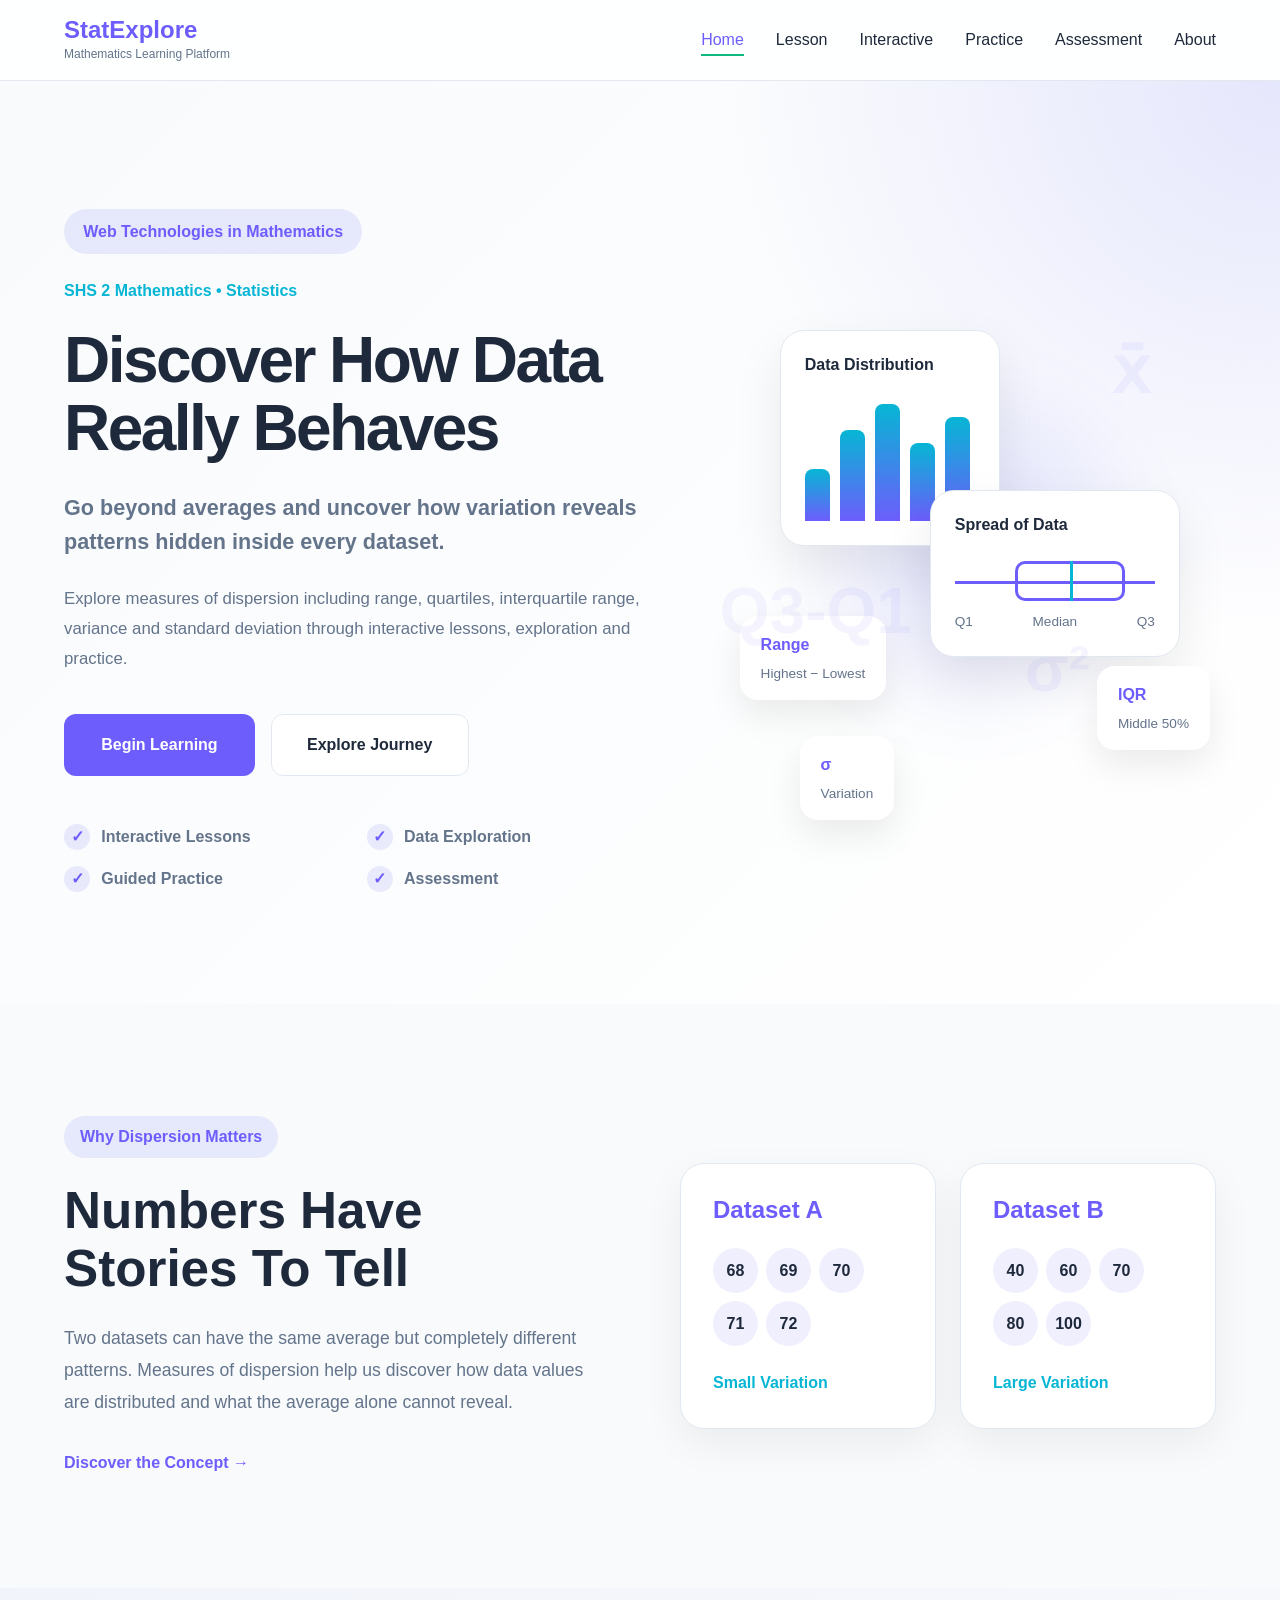
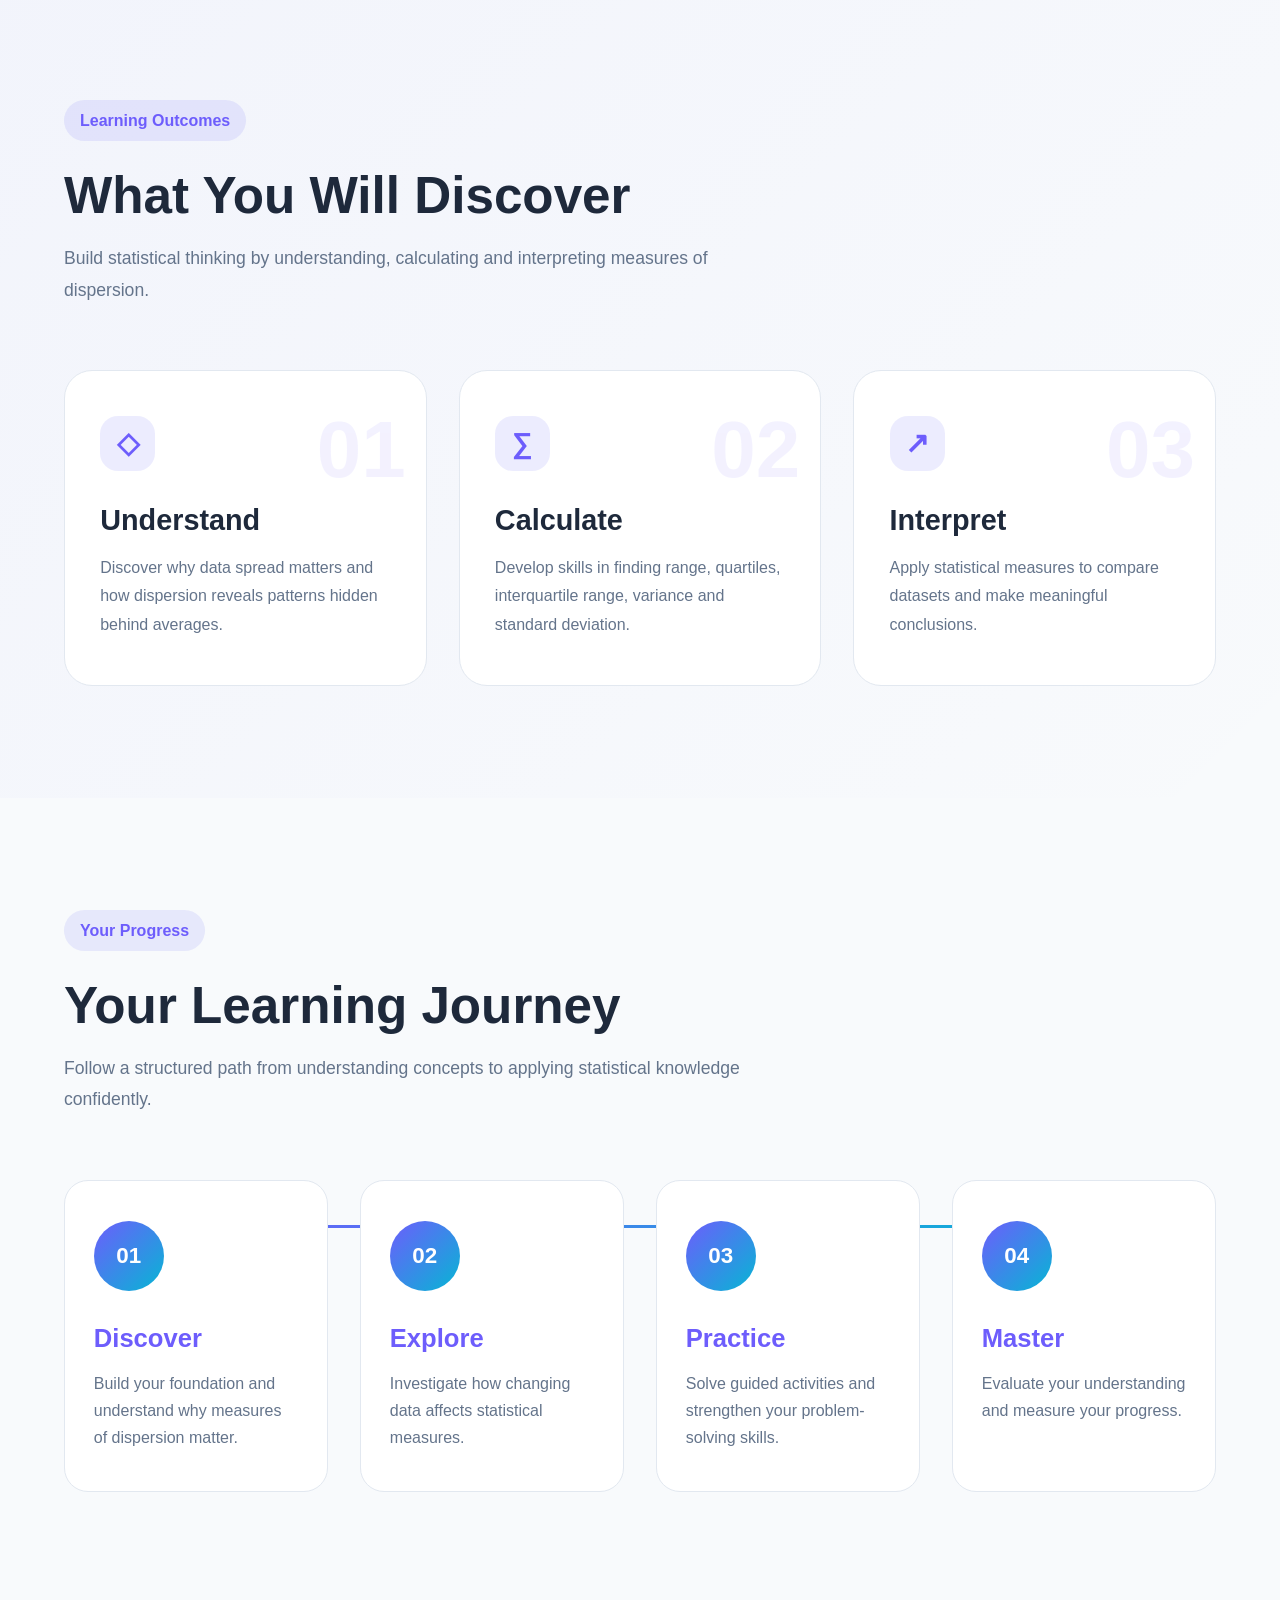
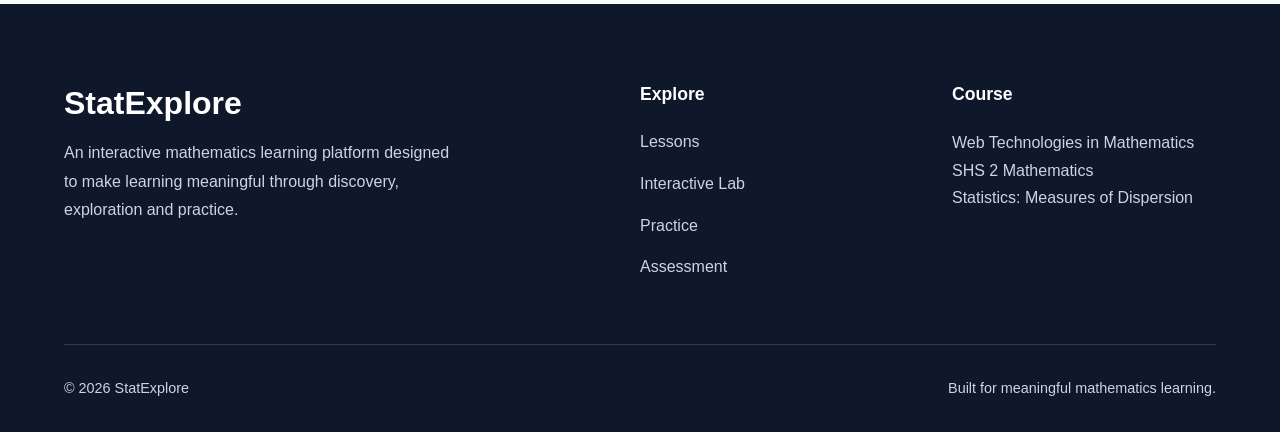
==== commit 445f958f: "Restore index.html to original state" ====
--- a/index.html
+++ b/index.html
@@ -66,8 +66,6 @@
                 <a href="about.html"> About </a>
               </li>
             </ul>
-
-            <a href="lesson.html" class="btn btn-primary"> Start Learning </a>
           </div>
         </nav>
       </div>
